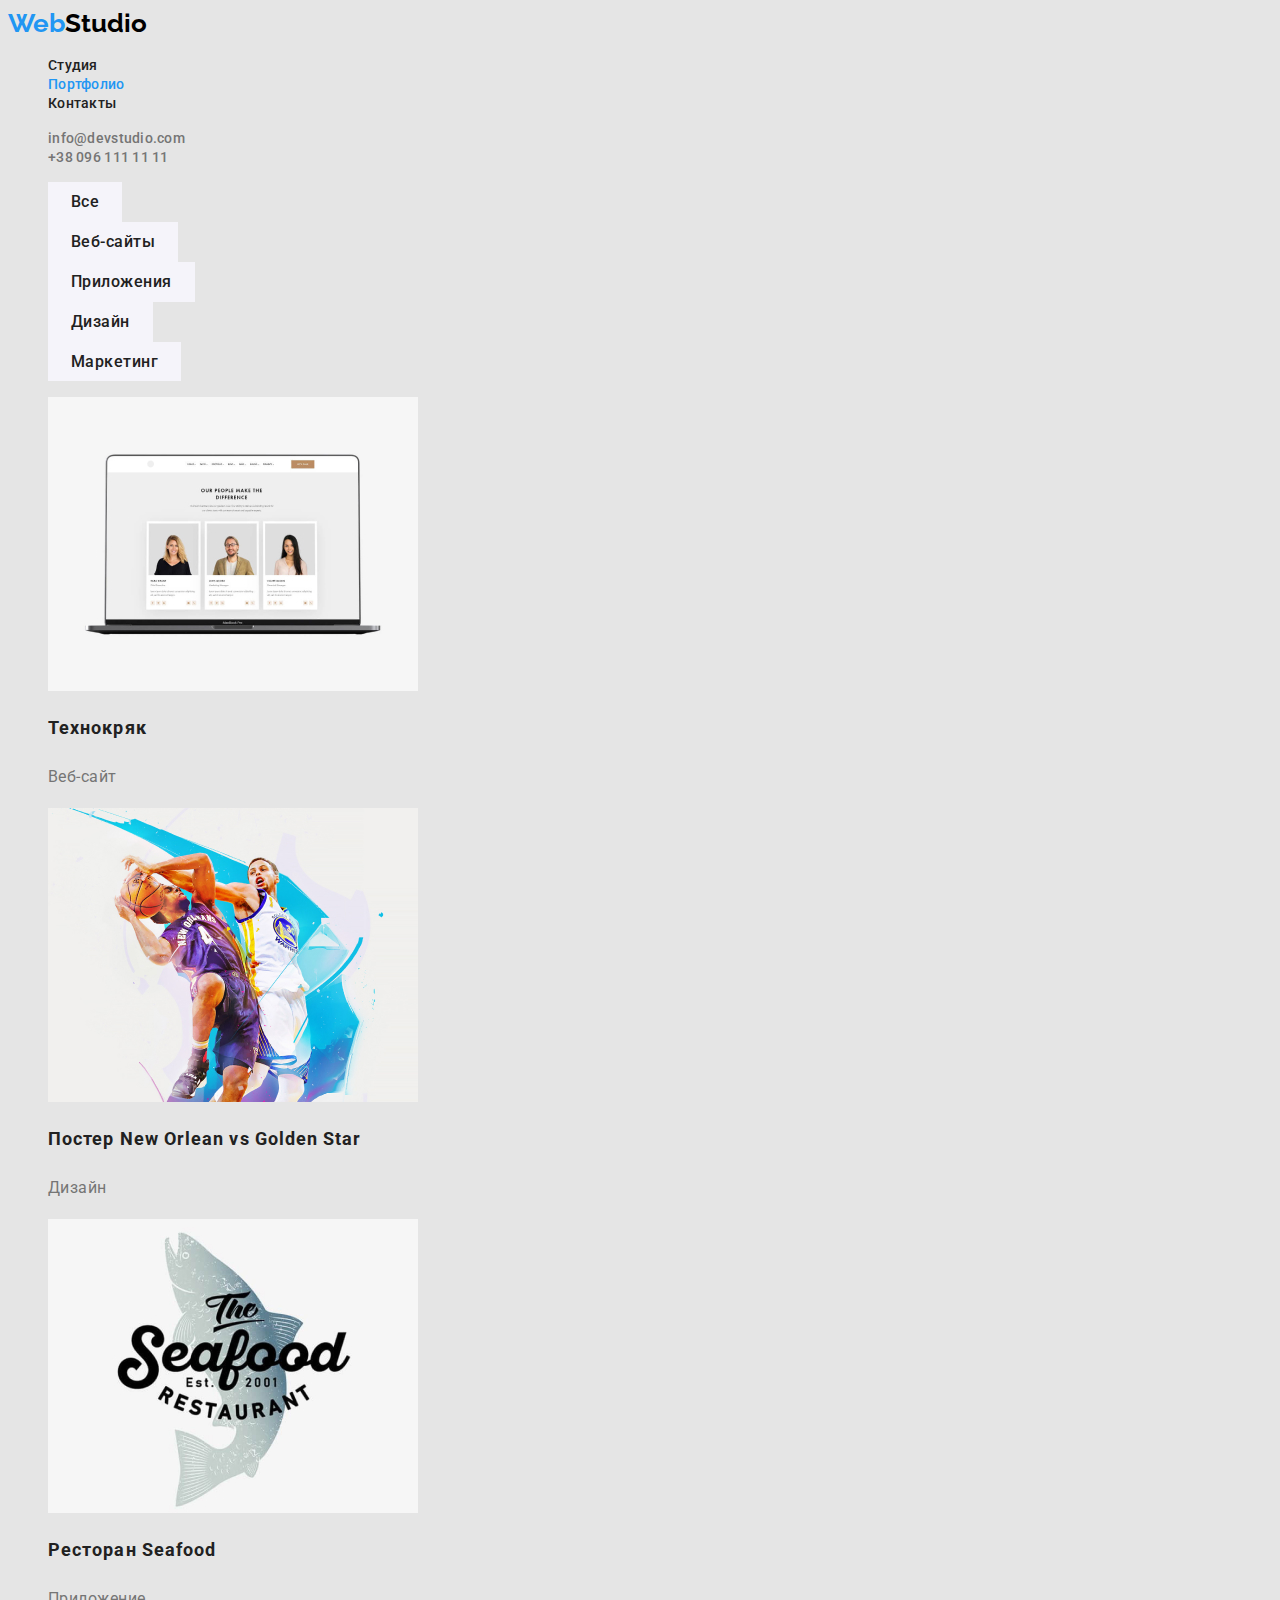
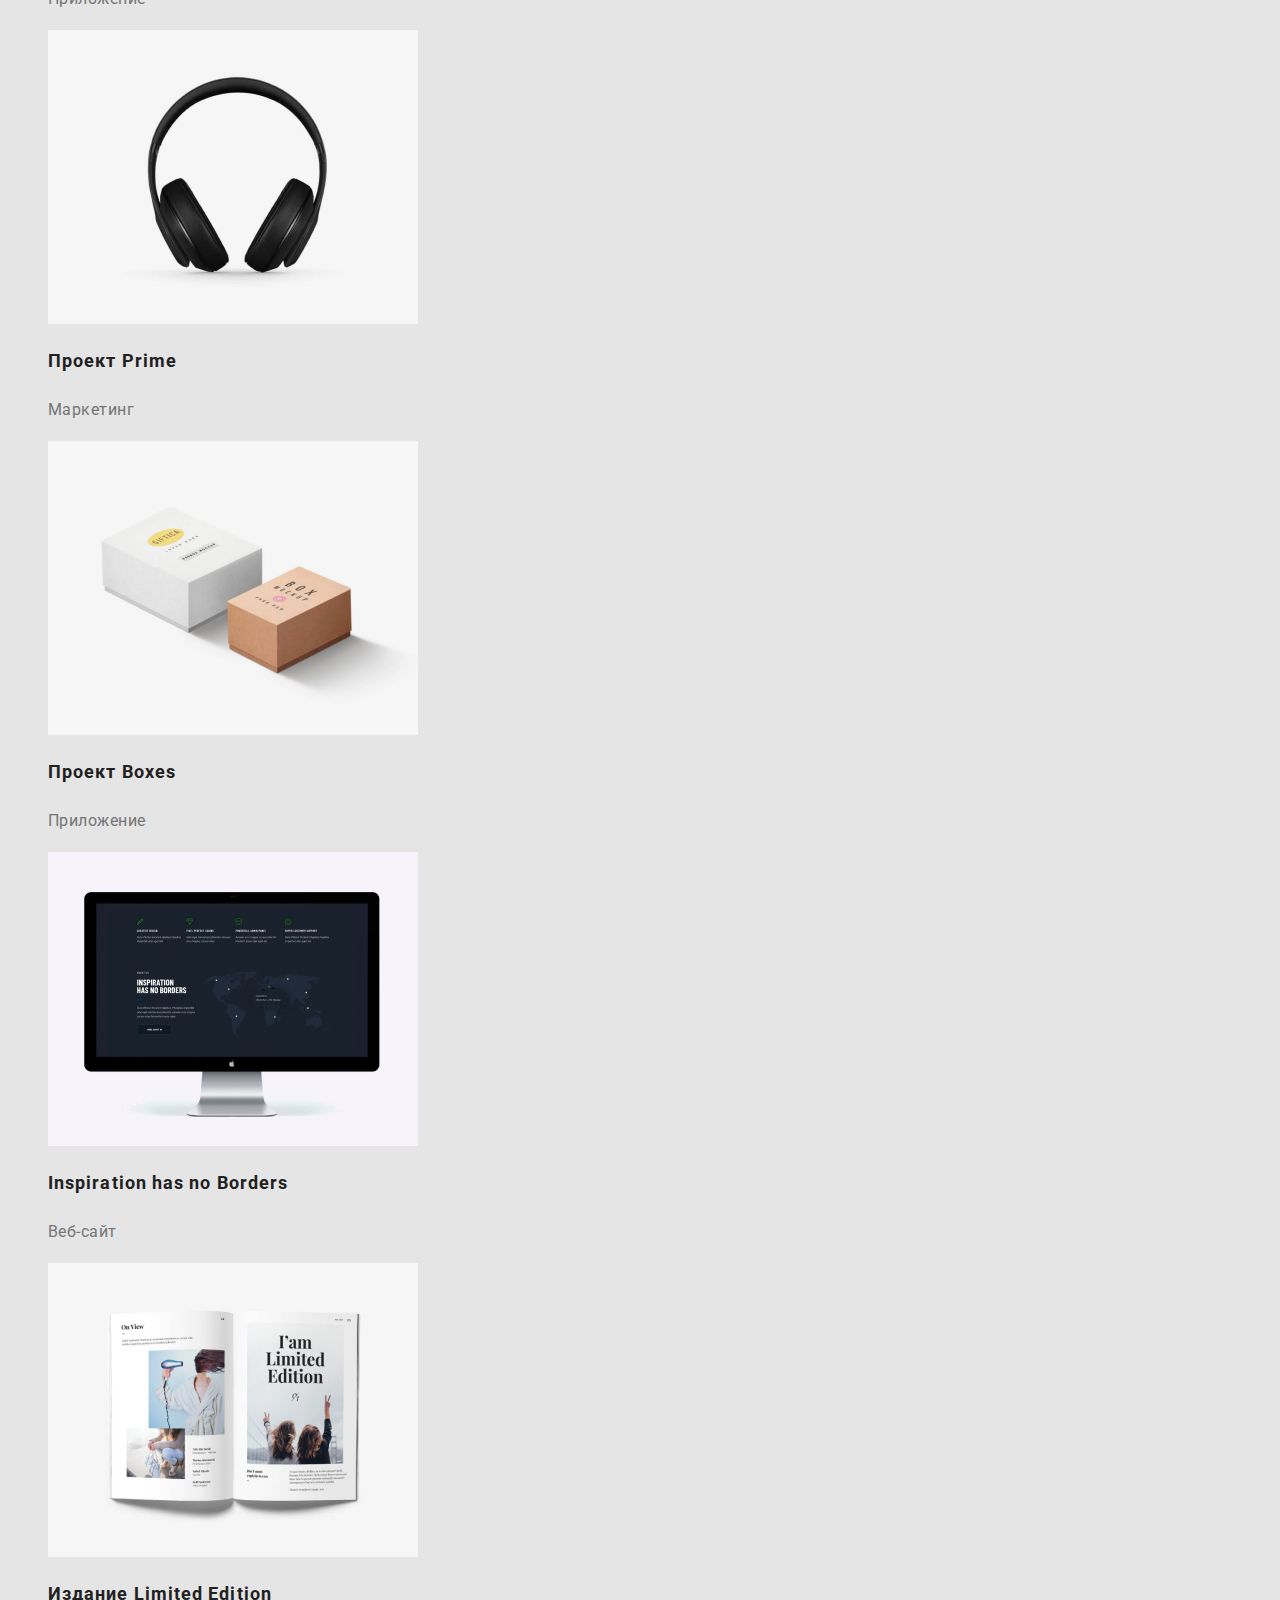
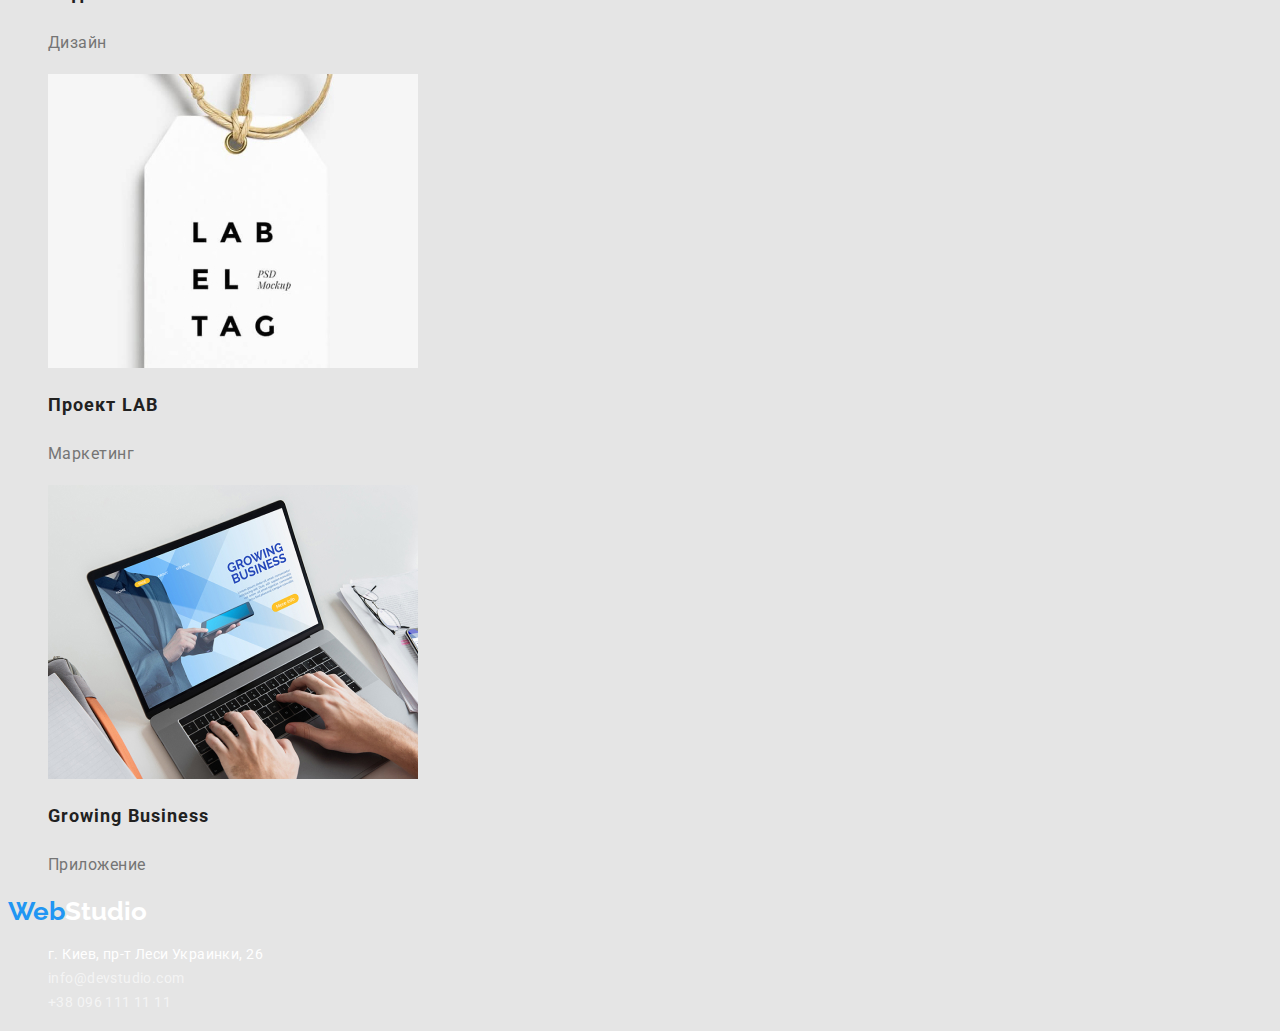
==== portfolio.html @ fda400ed "Поправил Кнопки" ====
<!DOCTYPE html>
<html lang="ru">

<head>
    <meta charset="UTF-8">
    <meta http-equiv="X-UA-Compatible" content="IE=edge">
    <meta name="viewport" content="width=device-width, initial-scale=1.0">
    <title>WebStudio</title>
    <link rel="stylesheet" href="https://cdnjs.cloudflare.com/ajax/libs/modern-normalize/1.0.0/modern-normalize.min.css"
        integrity="sha512-ISS7cAi1PEhQ8jnbJpJZMd29NlhNj4AWYyLOSp2CE/CsHxTCu+r+t0D2yoJudVrd0/8fTVPUVDzY5Tvli75u/g=="
        crossorigin="anonymous" />
    <link rel="preconnect" href="https://fonts.gstatic.com">
    <link
        href="https://fonts.googleapis.com/css2?family=Raleway:wght@700&family=Roboto:wght@400;500;700;900&display=swap"
        rel="stylesheet">
        <link rel="stylesheet" href="./css/styles.css">
</head>

<body>
    <header class="header">
        <nav class="navigation">
            <a class="link logo" href="./index.html" lang="en">
                Web<Span class="logo-studio-header">Studio</Span>
            </a>
            <ul class="navigation-list list">
                <li class="navigation-item"><a class="navigation-link link" href="./index.html">Студия</a></li>
                <li class="navigation-item"><a class="navigation-link link current" href="./portfolio.html">Портфолио</a></li>
                <li class="navigation-item"><a class="navigation-link link" href="">Контакты</a></li>
            </ul>
        </nav>
        <ul class="kontakt-list list">
            <li class="kontakt-item"><a class="kontakt-link link"
                    href="mailto:info@devstudio.com">info@devstudio.com</a></li>
            <li class="kontakt-item"><a class="kontakt-link link" href="tel:+380961111111">+38 096 111 11 11</a></li>
        </ul>
    </header>

    <main>
        <!-- <h1>Наши работы</h1> -->
        
        <ul class="list">
           <li><button class="botton-nav-portfolio" type="button">Все</button></li>
           <li><button class="botton-nav-portfolio" type="button">Веб-сайты</button></li>
           <li><button class="botton-nav-portfolio" type="button">Приложения</button></li>
           <li><button class="botton-nav-portfolio" type="button">Дизайн</button></li>
           <li><button class="botton-nav-portfolio" type="button">Маркетинг</button></li>
       </ul>
       <ul class="list">
           <li>
               <a class="link" href="">
               <img src="./images/portfolio/img1.jpg" width="370" height="294" alt="Ноутбук с открытым сайтом">
               <h2 class="title-project">Технокряк</h2>
               <p class="text-project-direction">Веб-сайт</p>
               </a>    
           </li>
           <li>
            <a class="link" href="">
                <img src="./images/portfolio/img2.jpg" width="370" height="294" alt="Игроки в баскетбол">
                <h2 class="title-project">Постер New Orlean vs Golden Star</h2>
                <p class="text-project-direction">Дизайн</p>
            </a>
           </li>
           <li>
            <a class="link" href="">
                <img src="./images/portfolio/img3.jpg" width="370" height="294" alt="Ресторан Seafood">
                <h2 class="title-project">Ресторан Seafood</h2>
                <p class="text-project-direction">Приложение</p>
            </a>
           </li>
           <li>
            <a class="link" href="">
            <img src="./images/portfolio/img4.jpg" width="370" height="294" alt="Наушники">
            <h2 class="title-project">Проект Prime</h2>
            <p class="text-project-direction">Маркетинг</p>
            </a>  
            </li>
           <li>
            <a class="link" href="">
                <img src="./images/portfolio/img5.jpg" width="370" height="294" alt="Две коробки">
                <h2 class="title-project">Проект Boxes</h2>
                <p class="text-project-direction">Приложение</p>
            </a>
           </li>
           <li>
            <a class="link" href="">
                <img src="./images/portfolio/img6.jpg" width="370" height="294" alt="Монитор">
                <h2 class="title-project">Inspiration has no Borders</h2>
                <p class="text-project-direction">Веб-сайт</p>
            </a>
           </li>
           <li>
            <a class="link" href="">
                <img src="./images/portfolio/img7.jpg" width="370" height="294" alt="Раскрытая книга">
                <h2 class="title-project">Издание Limited Edition</h2>
                <p class="text-project-direction">Дизайн</p>
            </a>
           </li>
           <li>
            <a class="link" href="">
                <img src="./images/portfolio/img8.jpg" width="370" height="294" alt="Проект LAB">
                <h2 class="title-project">Проект LAB</h2>
                <p class="text-project-direction">Маркетинг</p>
            </a>
           </li>
           <li>
            <a class="link" href="">
                <img src="./images/portfolio/img9.jpg" width="370" height="294" alt="Ноутбук">
                <h2 class="title-project">Growing Business</h2>
                <p class="text-project-direction">Приложение</p>
            </a>
           </li>
       </ul>  
    </main>

<footer class="footer">
    <a class="link logo" href="./index.html" lang="en">
        Web<Span class="logo-studio-footer">Studio</Span>
    </a>
    <address class="address-footer">
        <ul class="address-footer-list list">
            <li>
                <a class="address-00-footer-link link address" href="https://goo.gl/maps/NJ4G51h6QYZntXqV7"
                    target="_blank" rel="noopen noreferrer"> г. Киев, пр-т Леси Украинки,
                    26</a>
            </li>
            <li><a class="address-footer-link link address" href="mailto:info@devstudio.com">info@devstudio.com</a></li>
            <li><a class="address-footer-link link address" href="tel:+380961111111">+38 096 111 11 11</a></li>
        </ul>
    </address>
</footer>
</body>

</html>
---- css/styles.css ----
/* Переменные */
:root {
  --main-fond: Roboto, sans-serif;
  --secondari-font: Raleway, sans-serif;
  --accent-color: #2196f3;
  --background-color: #e5e5e5;
  --text-color: #757575;
  --title-color: #212121;
  --color1: #ffffff;
  --color2: #000000;
  --adress-color: rgba(255, 255, 255, 0.6);
  --botton-background-color: #f5f4fa;
  --botton-accent-color: #188ce8;
}
/* Конец Переменные */
/* Глобальный  border-box*/
*,
*::before,
*::after {
  box-sizing: border-box;
}
/* Конец лобальный  border-box*/

/* Базовый сброс */
.link {
  text-decoration: none;
}
.list {
  list-style: none;
}
.address {
  font-style: normal;
}
/* Конец базовый сброс */

body {
  font-family: var(--main-fond);
  background-color: var(--background-color);
}

/* header */
/* Логотип */
.logo {
  font-family: var(--secondari-font);
  font-weight: 700;
  font-size: 26px;
  line-height: 1.19;
  color: var(--accent-color);
}
.logo-studio-header {
  color: var(--color2);
}
.logo-studio-footer {
  color: var(--color1);
}

/* Навигация */
.navigation-link {
  font-weight: 500;
  font-size: 14px;
  line-height: 1.14;
  letter-spacing: 0.02em;
  color: var(--title-color);
}

.navigation-list .link.current {
  color: var(--accent-color);
}

/* Телефон и mail */
.kontakt-link {
  font-weight: 500;
  font-size: 14px;
  line-height: 1.14;
  letter-spacing: 0.02em;
  color: var(--text-color);
}

.navigation-link:hover,
.navigation-link:focus,
.kontakt-link:hover,
.kontakt-link:focus {
  color: var(--accent-color);
}
/* Конец header */

/* main index.html*/
.title-hero {
  font-weight: 900;
  font-size: 44px;
  line-height: 1.36;
  text-align: center;
  letter-spacing: 0.06em;
  text-transform: uppercase;
  color: var(--color1);
}

.title-feature {
  font-weight: 700;
  font-size: 14px;
  line-height: 1.14;
  letter-spacing: 0.03em;
  text-transform: uppercase;
  color: var(--title-color);
}

.text-feature {
  font-size: 14px;
  line-height: 1.71;
  letter-spacing: 0.03em;
  color: var(--text-color);
}

.title-employment,
.title-team {
  font-weight: 700;
  font-size: 36px;
  line-height: 1.17;
  text-align: center;
  letter-spacing: 0.03em;
  color: var(--title-color);
}
.title-workman {
  font-weight: 500;
  font-size: 16px;
  line-height: 1.19;
  text-align: center;
  letter-spacing: 0.03em;
  color: var(--title-color);
}

.text-workman {
  font-size: 16px;
  line-height: 1.19;
  text-align: center;
  letter-spacing: 0.03em;
  color: var(--text-color);
}

/* Кнопка */
.button {
  cursor: pointer;
  background-color: var(--accent-color);
  color: var(--color1);
  font-family: inherit;
  font-weight: 700;
  font-size: 16px;
  line-height: 1.87;
  display: flex;
  align-items: center;
  text-align: center;
  letter-spacing: 0.06em;

  min-width: 200px;
  min-height: 50px;
  padding: 10px 32px;
  border: 1px solid transparent;

  box-shadow: 0px 4px 4px rgba(0, 0, 0, 0.15);
  border-radius: 4px;
}

.button:hover,
.button:focus {
  background-color: var(--botton-accent-color);
}
/*Конец main index.html*/

/* footer */
.address-footer-link {
  font-size: 14px;
  line-height: 1.71;
  letter-spacing: 0.03em;
  color: var(--adress-color);
}

.address-00-footer-link {
  font-size: 14px;
  line-height: 1.71;
  letter-spacing: 0.03em;
  color: var(--color1);
}

.address-footer-link:hover,
.address-footer-link:focus,
.address-00-footer-link:hover,
.address-00-footer-link:focus {
  color: var(--accent-color);
}
/* Конец footer */

/* main portfolio.html*/
.title-project {
  font-weight: 700;
  font-size: 18px;
  line-height: 2;
  letter-spacing: 0.06em;
  color: var(--title-color);
}

.text-project-direction {
  font-size: 16px;
  line-height: 1.875;
  letter-spacing: 0.03em;
  color: var(--text-color);
}
/* Кнопки portfolio*/
.botton-nav-portfolio {
  cursor: pointer;
  background-color: var(--botton-background-color);
  font-family: inherit;
  font-weight: 500;
  font-size: 16px;
  line-height: 1.62;
  text-align: center;
  letter-spacing: 0.03em;
  color: var(--title-color);

  padding: 6px 22px;
  border: 1px solid transparent;
}

.botton-nav-portfolio:hover,
.botton-nav-portfolio:focus {
  background-color: var(--accent-color);
  color: var(--color1);
  box-shadow: 0px 3px 1px rgba(0, 0, 0, 0.1), 0px 1px 2px rgba(0, 0, 0, 0.08),
    0px 2px 2px rgba(0, 0, 0, 0.12);
  border-radius: 4px;
}
/*Конец main portfolio.html*/
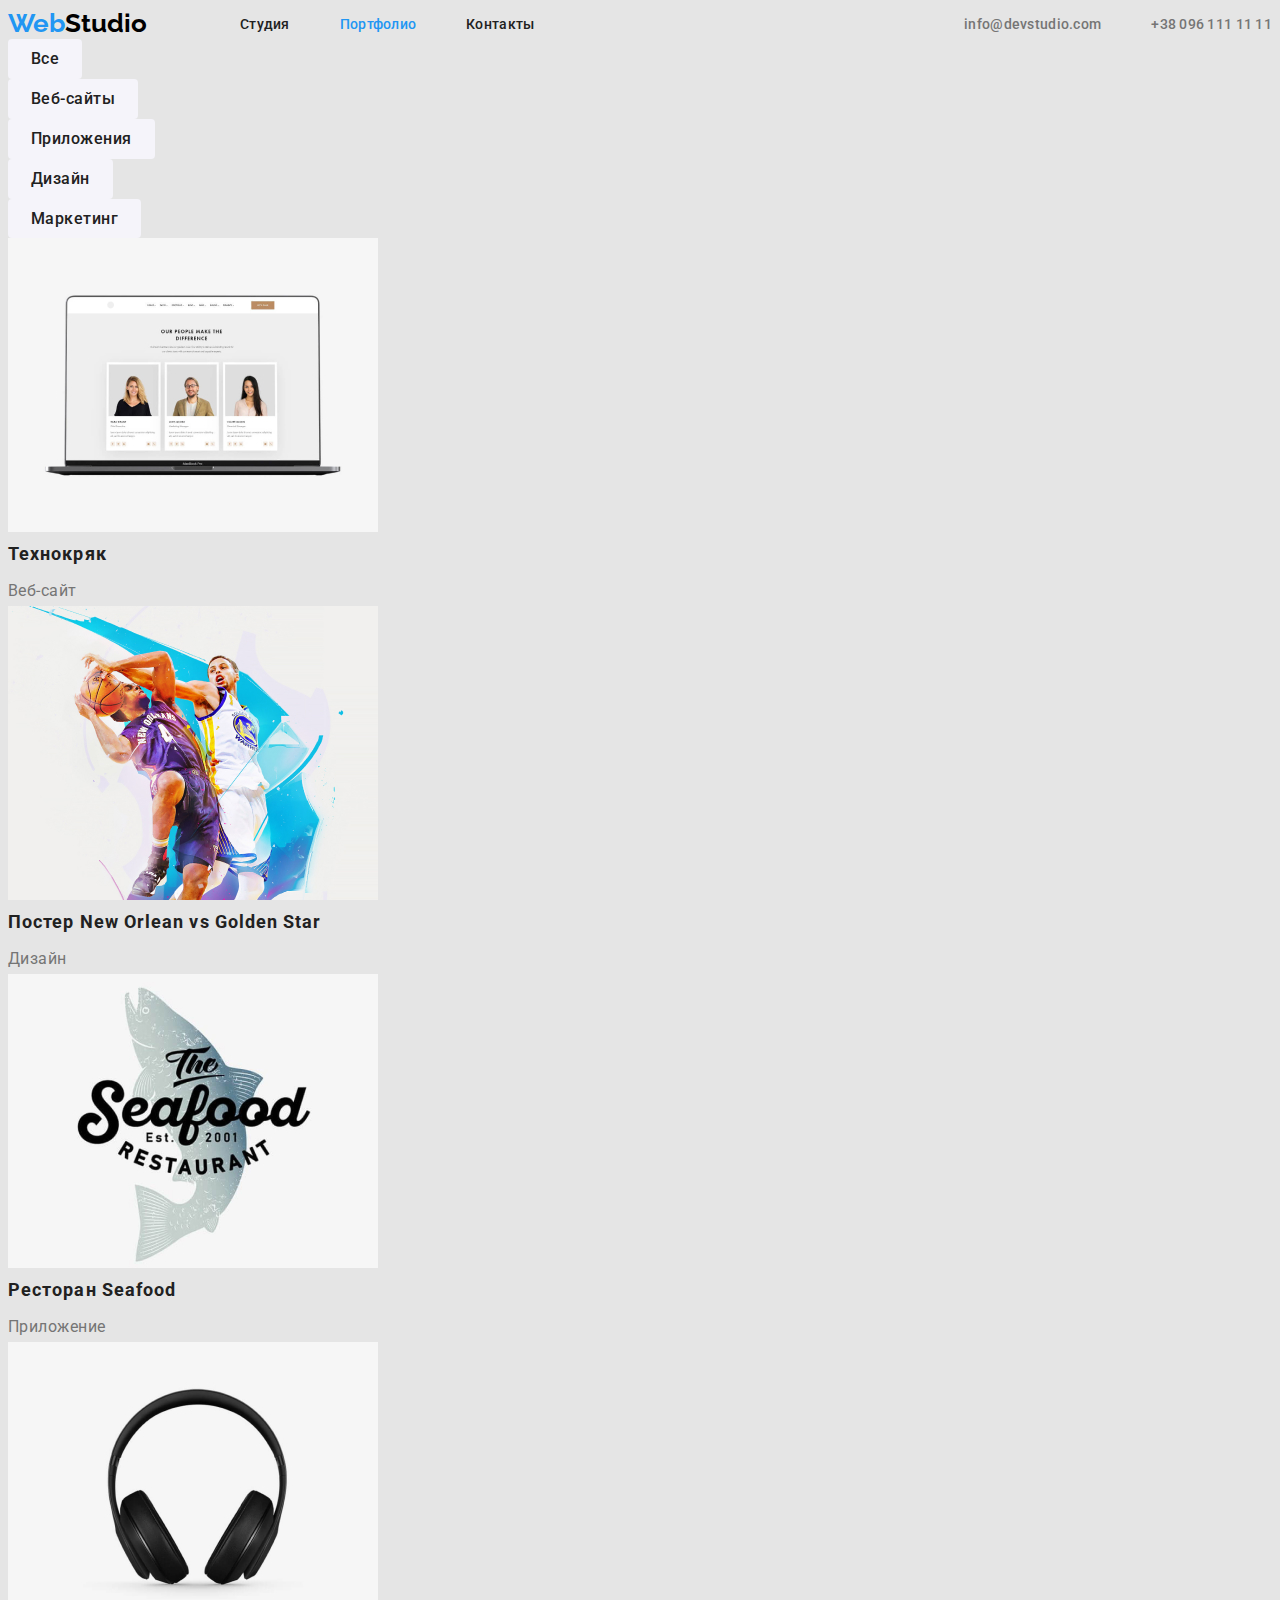
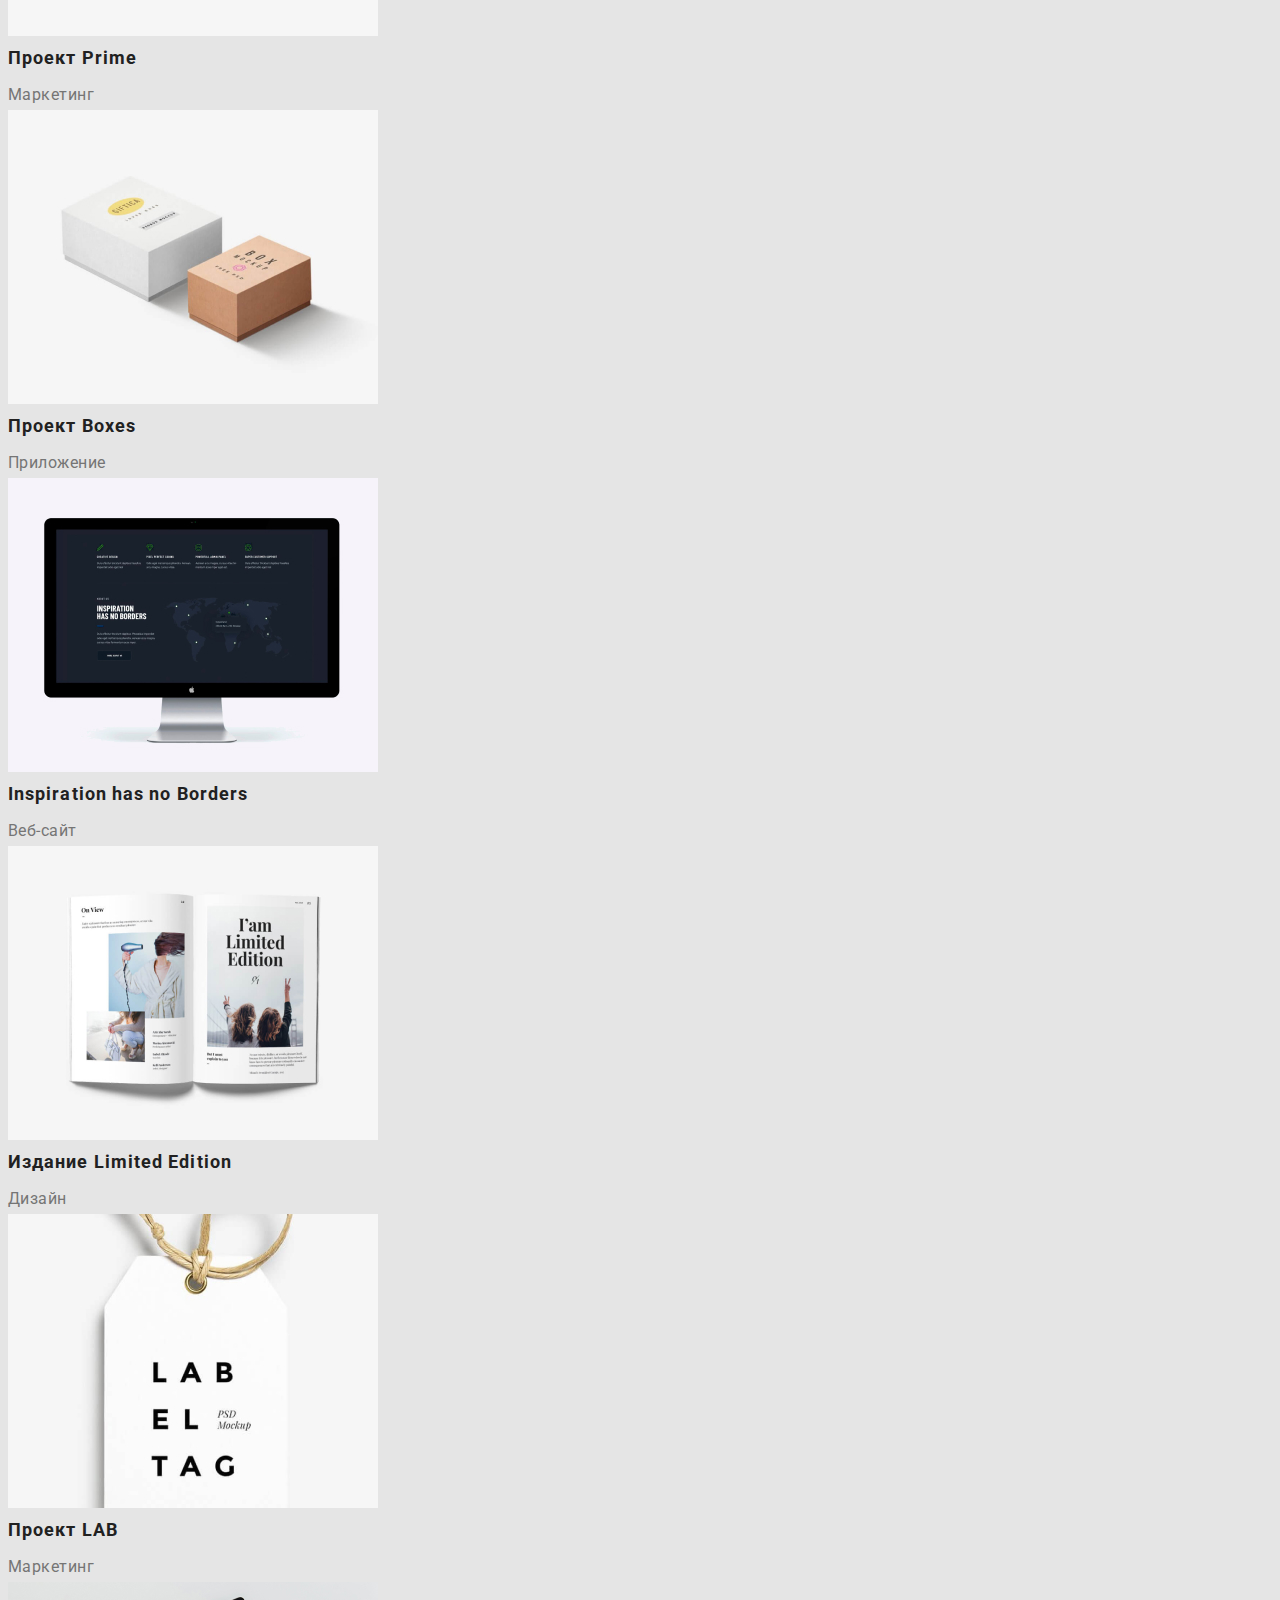
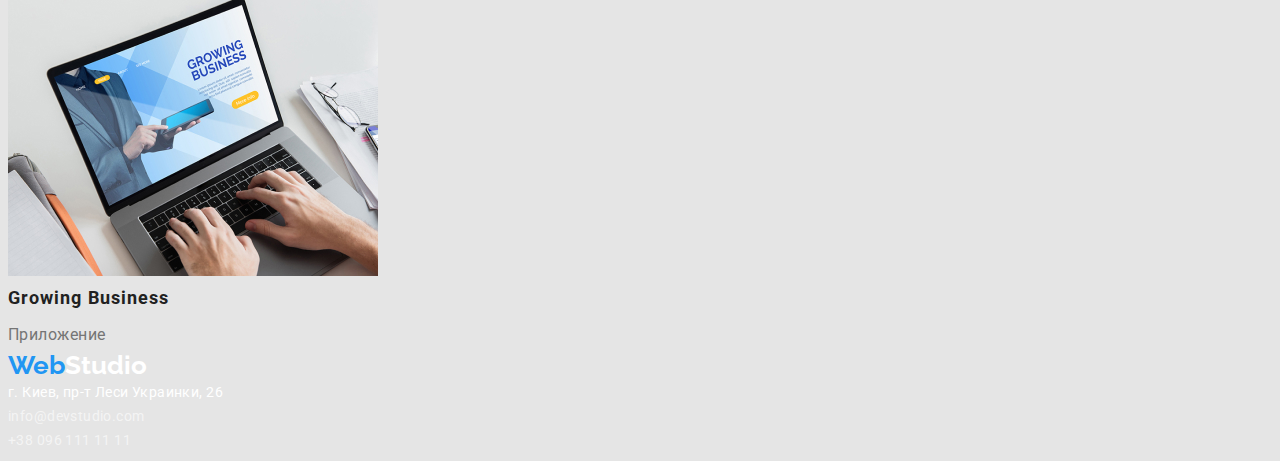
==== commit 1fad010b: "Сделал хедер через flexbox" ====
--- a/portfolio.html
+++ b/portfolio.html
@@ -18,6 +18,7 @@
 
 <body>
     <header class="header">
+        <div class="container-header">
         <nav class="navigation">
             <a class="link logo" href="./index.html" lang="en">
                 Web<Span class="logo-studio-header">Studio</Span>
@@ -33,6 +34,7 @@
                     href="mailto:info@devstudio.com">info@devstudio.com</a></li>
             <li class="kontakt-item"><a class="kontakt-link link" href="tel:+380961111111">+38 096 111 11 11</a></li>
         </ul>
+        </div>
     </header>
 
     <main>
--- a/css/styles.css
+++ b/css/styles.css
@@ -26,6 +26,8 @@
   text-decoration: none;
 }
 .list {
+  padding: 0px;
+  margin: 0px;
   list-style: none;
 }
 .address {
@@ -82,10 +84,36 @@
 .kontakt-link:focus {
   color: var(--accent-color);
 }
+
+.navigation-list {
+  display: flex;
+  margin-left: 93px;
+}
+.navigation-item + .navigation-item {
+  margin-left: 50px;
+}
+.kontakt-list {
+  display: flex;
+}
+.kontakt-item + .kontakt-item {
+  margin-left: 50px;
+}
+.container-header {
+  display: flex;
+  align-items: center;
+}
+.navigation {
+  display: flex;
+  align-items: center;
+  margin-right: auto;
+}
 /* Конец header */
 
 /* main index.html*/
 .title-hero {
+  margin-top: 0px;
+  margin-bottom: 30px;
+
   font-weight: 900;
   font-size: 44px;
   line-height: 1.36;
@@ -96,6 +124,9 @@
 }
 
 .title-feature {
+  margin-top: 0px;
+  margin-bottom: 10;
+
   font-weight: 700;
   font-size: 14px;
   line-height: 1.14;
@@ -105,14 +136,27 @@
 }
 
 .text-feature {
+  margin-top: 0px;
+  margin-bottom: 0px;
+
   font-size: 14px;
   line-height: 1.71;
   letter-spacing: 0.03em;
   color: var(--text-color);
+}
+.properties-item {
+  width: 270px;
+}
+.list-properties {
+  display: flex;
+  justify-content: center;
 }
 
 .title-employment,
 .title-team {
+  margin-top: 0px;
+  margin-bottom: 50px;
+
   font-weight: 700;
   font-size: 36px;
   line-height: 1.17;
@@ -121,6 +165,9 @@
   color: var(--title-color);
 }
 .title-workman {
+  margin-top: 0px;
+  margin-bottom: 10px;
+
   font-weight: 500;
   font-size: 16px;
   line-height: 1.19;
@@ -130,6 +177,9 @@
 }
 
 .text-workman {
+  margin-top: 0px;
+  margin-bottom: 0px;
+
   font-size: 16px;
   line-height: 1.19;
   text-align: center;
@@ -155,6 +205,8 @@
   min-height: 50px;
   padding: 10px 32px;
   border: 1px solid transparent;
+  margin-left: auto;
+  margin-right: auto;
 
   box-shadow: 0px 4px 4px rgba(0, 0, 0, 0.15);
   border-radius: 4px;
@@ -191,6 +243,9 @@
 
 /* main portfolio.html*/
 .title-project {
+  margin-top: 0px;
+  margin-bottom: 4px;
+
   font-weight: 700;
   font-size: 18px;
   line-height: 2;
@@ -199,6 +254,8 @@
 }
 
 .text-project-direction {
+  margin-top: 0px;
+  margin-bottom: 0px;
   font-size: 16px;
   line-height: 1.875;
   letter-spacing: 0.03em;
@@ -215,6 +272,7 @@
   text-align: center;
   letter-spacing: 0.03em;
   color: var(--title-color);
+  border-radius: 4px;
 
   padding: 6px 22px;
   border: 1px solid transparent;
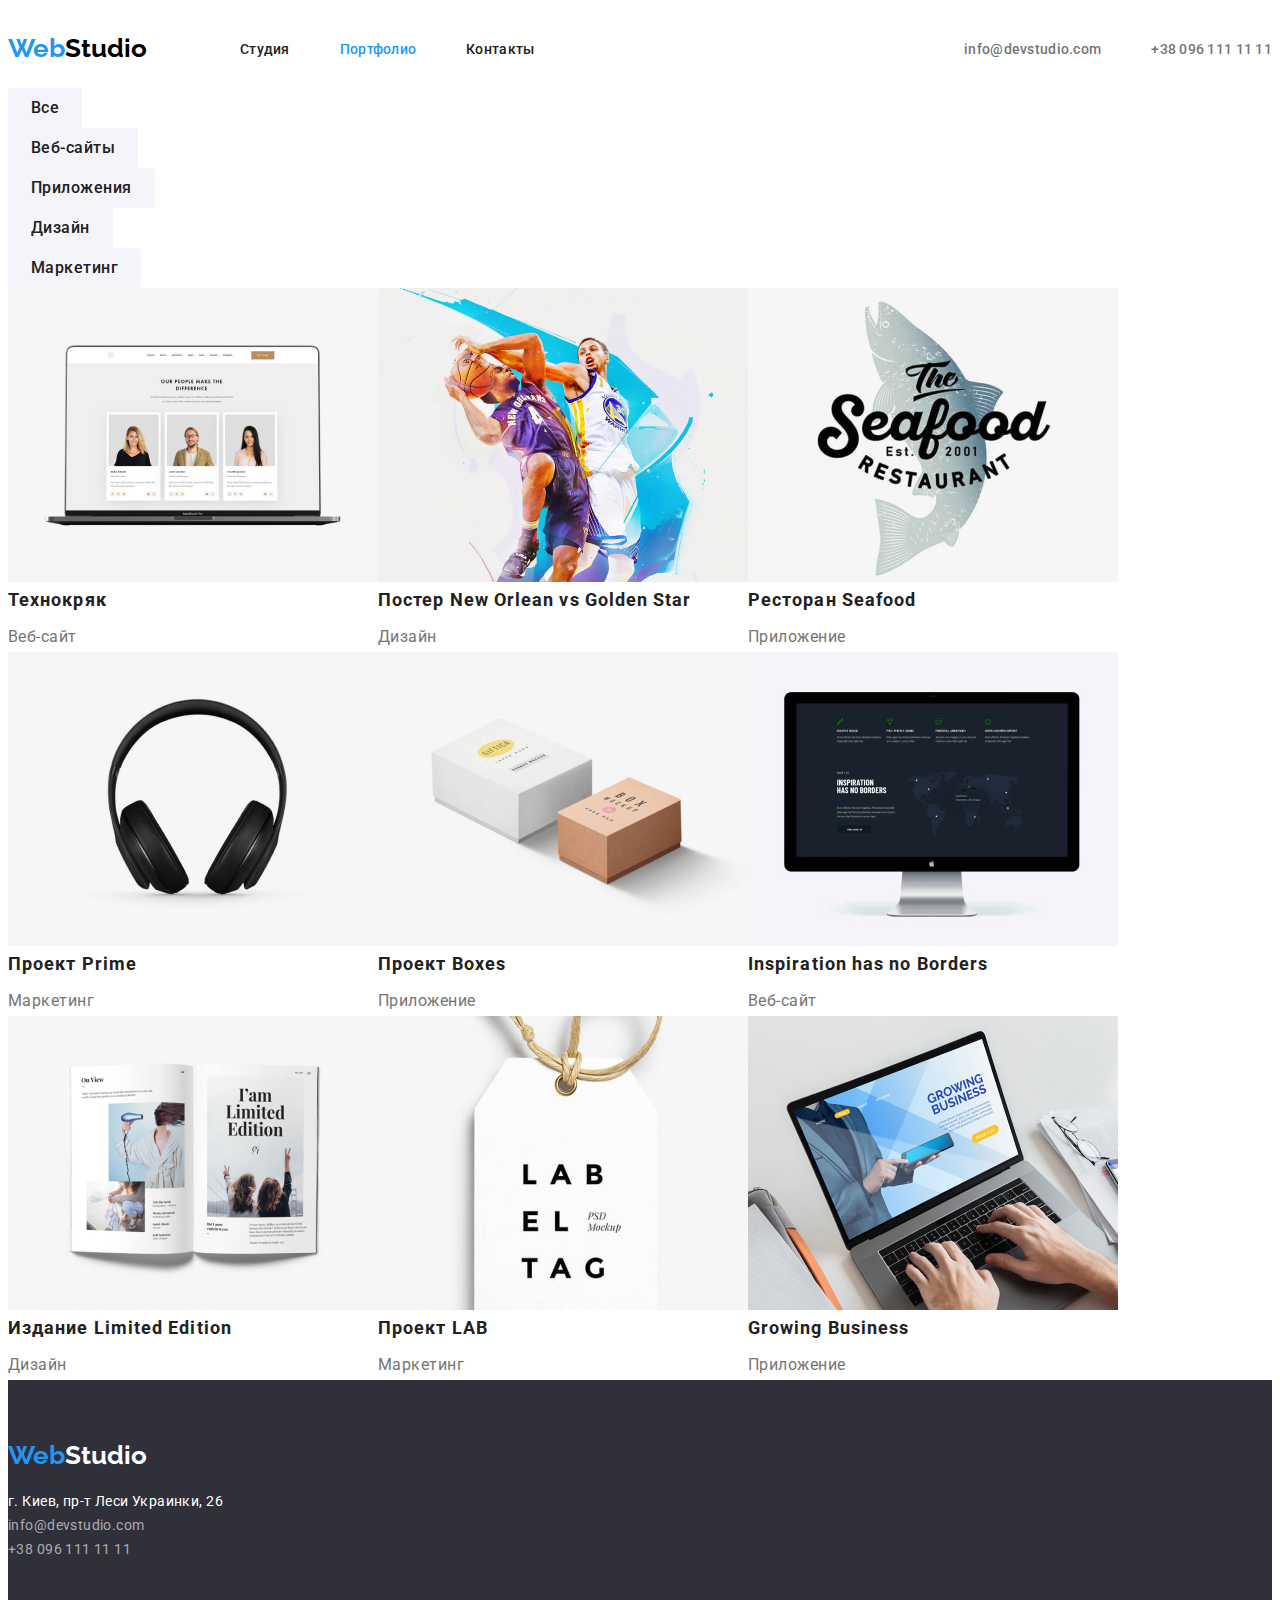
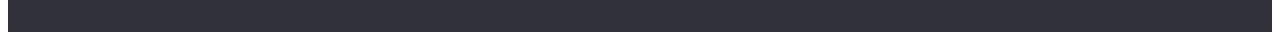
==== commit 9586ca92: "Правки после вебинара" ====
--- a/portfolio.html
+++ b/portfolio.html
@@ -47,64 +47,64 @@
            <li><button class="botton-nav-portfolio" type="button">Дизайн</button></li>
            <li><button class="botton-nav-portfolio" type="button">Маркетинг</button></li>
        </ul>
-       <ul class="list">
-           <li>
+       <ul class="list-project-direction list">
+           <li class="project-direction-item">
                <a class="link" href="">
                <img src="./images/portfolio/img1.jpg" width="370" height="294" alt="Ноутбук с открытым сайтом">
                <h2 class="title-project">Технокряк</h2>
                <p class="text-project-direction">Веб-сайт</p>
                </a>    
            </li>
-           <li>
+           <li class="project-direction-item">
             <a class="link" href="">
                 <img src="./images/portfolio/img2.jpg" width="370" height="294" alt="Игроки в баскетбол">
                 <h2 class="title-project">Постер New Orlean vs Golden Star</h2>
                 <p class="text-project-direction">Дизайн</p>
             </a>
            </li>
-           <li>
+           <li class="project-direction-item">
             <a class="link" href="">
                 <img src="./images/portfolio/img3.jpg" width="370" height="294" alt="Ресторан Seafood">
                 <h2 class="title-project">Ресторан Seafood</h2>
                 <p class="text-project-direction">Приложение</p>
             </a>
            </li>
-           <li>
+           <li class="project-direction-item">
             <a class="link" href="">
             <img src="./images/portfolio/img4.jpg" width="370" height="294" alt="Наушники">
             <h2 class="title-project">Проект Prime</h2>
             <p class="text-project-direction">Маркетинг</p>
             </a>  
             </li>
-           <li>
+           <li class="project-direction-item">
             <a class="link" href="">
                 <img src="./images/portfolio/img5.jpg" width="370" height="294" alt="Две коробки">
                 <h2 class="title-project">Проект Boxes</h2>
                 <p class="text-project-direction">Приложение</p>
             </a>
            </li>
-           <li>
+           <li class="project-direction-item">
             <a class="link" href="">
                 <img src="./images/portfolio/img6.jpg" width="370" height="294" alt="Монитор">
                 <h2 class="title-project">Inspiration has no Borders</h2>
                 <p class="text-project-direction">Веб-сайт</p>
             </a>
            </li>
-           <li>
+           <li class="project-direction-item">
             <a class="link" href="">
                 <img src="./images/portfolio/img7.jpg" width="370" height="294" alt="Раскрытая книга">
                 <h2 class="title-project">Издание Limited Edition</h2>
                 <p class="text-project-direction">Дизайн</p>
             </a>
            </li>
-           <li>
+           <li class="project-direction-item">
             <a class="link" href="">
                 <img src="./images/portfolio/img8.jpg" width="370" height="294" alt="Проект LAB">
                 <h2 class="title-project">Проект LAB</h2>
                 <p class="text-project-direction">Маркетинг</p>
             </a>
            </li>
-           <li>
+           <li class="project-direction-item">
             <a class="link" href="">
                 <img src="./images/portfolio/img9.jpg" width="370" height="294" alt="Ноутбук">
                 <h2 class="title-project">Growing Business</h2>
--- a/css/styles.css
+++ b/css/styles.css
@@ -33,15 +33,27 @@
 .address {
   font-style: normal;
 }
+img {
+  display: block;
+}
 /* Конец базовый сброс */
 
 body {
   font-family: var(--main-fond);
-  background-color: var(--background-color);
+  background-color: var(--color1);
+}
+
+.container {
+  width: 1200px;
+  margin: 0 auto;
+  padding: 0 15px;
 }
 
 /* header */
 /* Логотип */
+/* .header {
+  background-color: var(--color1);
+} */
 .logo {
   font-family: var(--secondari-font);
   font-weight: 700;
@@ -98,8 +110,10 @@
 .kontakt-item + .kontakt-item {
   margin-left: 50px;
 }
+
 .container-header {
   display: flex;
+  height: 80px;
   align-items: center;
 }
 .navigation {
@@ -110,9 +124,15 @@
 /* Конец header */
 
 /* main index.html*/
+.section-hero {
+  background-color: #2f303a;
+  height: 600px;
+}
+
 .title-hero {
   margin-top: 0px;
   margin-bottom: 30px;
+  padding-top: 200px;
 
   font-weight: 900;
   font-size: 44px;
@@ -136,6 +156,7 @@
 }
 
 .text-feature {
+  width: 270px;
   margin-top: 0px;
   margin-bottom: 0px;
 
@@ -144,14 +165,27 @@
   letter-spacing: 0.03em;
   color: var(--text-color);
 }
-.properties-item {
-  width: 270px;
+
+.properties-item + .properties-item {
+  margin-left: 20px;
 }
 .list-properties {
   display: flex;
   justify-content: center;
-}
-
+  padding-top: 94px;
+  padding-bottom: 94px;
+}
+.item-employment + .item-employment {
+  margin-left: 30px;
+}
+.container-employment {
+  padding-bottom: 94px;
+}
+
+.list-employment {
+  display: flex;
+  justify-content: center;
+}
 .title-employment,
 .title-team {
   margin-top: 0px;
@@ -164,6 +198,22 @@
   letter-spacing: 0.03em;
   color: var(--title-color);
 }
+
+.item-team + .item-team {
+  margin-left: 30px;
+}
+
+.list-team {
+  display: flex;
+  justify-content: center;
+}
+
+.section-team {
+  height: 648px;
+  padding-top: 94px;
+  padding-bottom: 94px;
+  background-color: var(--background-color);
+}
 .title-workman {
   margin-top: 0px;
   margin-bottom: 10px;
@@ -174,6 +224,10 @@
   text-align: center;
   letter-spacing: 0.03em;
   color: var(--title-color);
+}
+.img-workman {
+  margin-top: 0px;
+  margin-bottom: 30px;
 }
 
 .text-workman {
@@ -219,7 +273,17 @@
 /*Конец main index.html*/
 
 /* footer */
+.footer {
+  background-color: #2f303a;
+  height: 252px;
+  padding-top: 60px;
+}
+.address-footer-list {
+  margin-top: 20px;
+}
 .address-footer-link {
+  margin-top: 9px;
+
   font-size: 14px;
   line-height: 1.71;
   letter-spacing: 0.03em;
@@ -253,6 +317,12 @@
   color: var(--title-color);
 }
 
+.list-project-direction {
+  display: flex;
+  max-width: 1200px;
+  flex-wrap: wrap;
+  align-items: center;
+}
 .text-project-direction {
   margin-top: 0px;
   margin-bottom: 0px;
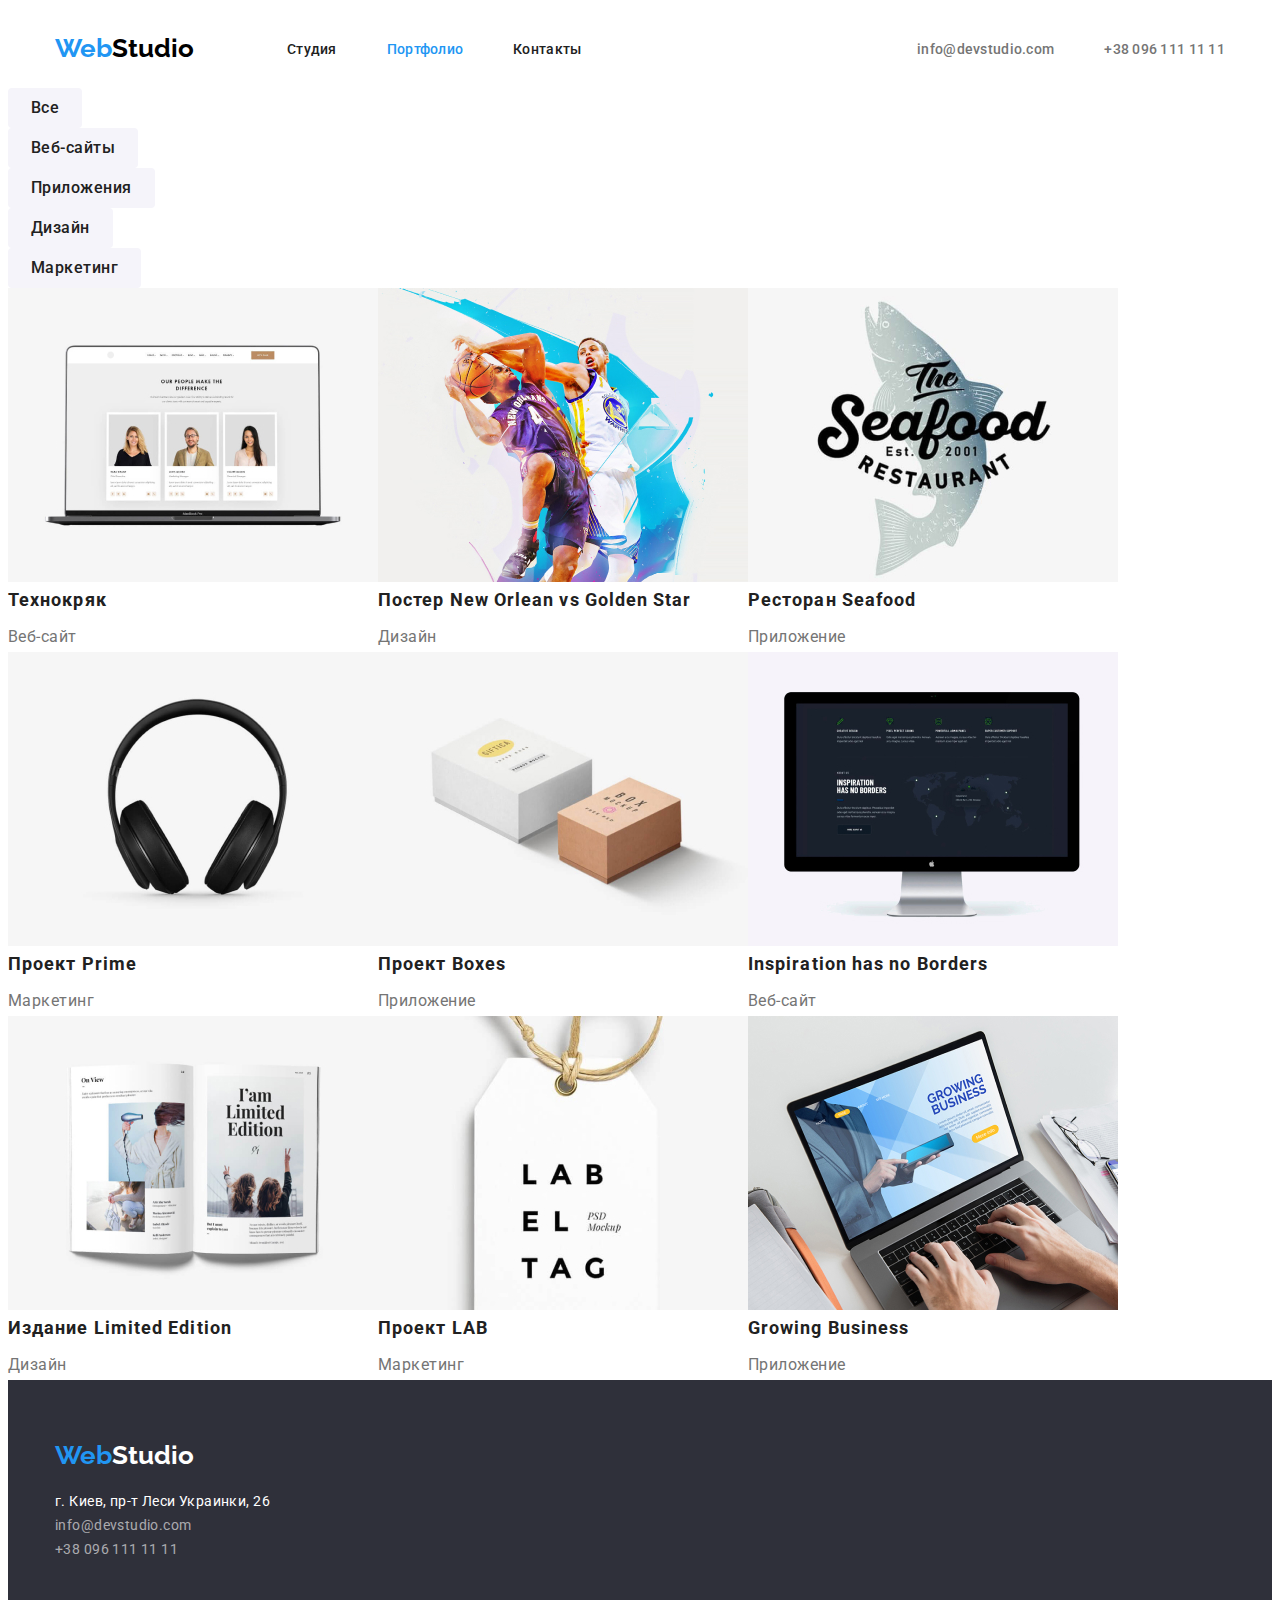
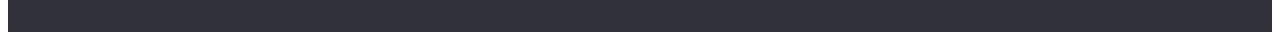
==== commit 261feb55: "Мелкие правки футер и хедер" ====
--- a/portfolio.html
+++ b/portfolio.html
@@ -18,22 +18,27 @@
 
 <body>
     <header class="header">
-        <div class="container-header">
-        <nav class="navigation">
-            <a class="link logo" href="./index.html" lang="en">
-                Web<Span class="logo-studio-header">Studio</Span>
-            </a>
-            <ul class="navigation-list list">
-                <li class="navigation-item"><a class="navigation-link link" href="./index.html">Студия</a></li>
-                <li class="navigation-item"><a class="navigation-link link current" href="./portfolio.html">Портфолио</a></li>
-                <li class="navigation-item"><a class="navigation-link link" href="">Контакты</a></li>
-            </ul>
-        </nav>
-        <ul class="kontakt-list list">
-            <li class="kontakt-item"><a class="kontakt-link link"
-                    href="mailto:info@devstudio.com">info@devstudio.com</a></li>
-            <li class="kontakt-item"><a class="kontakt-link link" href="tel:+380961111111">+38 096 111 11 11</a></li>
-        </ul>
+        <div class="container">
+            <div class="container-header">
+                <nav class="navigation">
+                    <a class="link logo" href="./index.html" lang="en">
+                        Web<Span class="logo-studio-header">Studio</Span>
+                    </a>
+                    <ul class="navigation-list list">
+                        <li class="navigation-item"><a class="navigation-link link" href="./index.html">Студия</a>
+                        </li>
+                        <li class="navigation-item"><a class="navigation-link link current" href="./portfolio.html">Портфолио</a>
+                        </li>
+                        <li class="navigation-item"><a class="navigation-link link" href="">Контакты</a></li>
+                    </ul>
+                </nav>
+                <ul class="kontakt-list list">
+                    <li class="kontakt-item"><a class="kontakt-link link"
+                            href="mailto:info@devstudio.com">info@devstudio.com</a></li>
+                    <li class="kontakt-item"><a class="kontakt-link link" href="tel:+380961111111">+38 096 111 11 11</a>
+                    </li>
+                </ul>
+            </div>
         </div>
     </header>
 
@@ -115,20 +120,23 @@
     </main>
 
 <footer class="footer">
-    <a class="link logo" href="./index.html" lang="en">
-        Web<Span class="logo-studio-footer">Studio</Span>
-    </a>
-    <address class="address-footer">
-        <ul class="address-footer-list list">
-            <li>
-                <a class="address-00-footer-link link address" href="https://goo.gl/maps/NJ4G51h6QYZntXqV7"
-                    target="_blank" rel="noopen noreferrer"> г. Киев, пр-т Леси Украинки,
-                    26</a>
-            </li>
-            <li><a class="address-footer-link link address" href="mailto:info@devstudio.com">info@devstudio.com</a></li>
-            <li><a class="address-footer-link link address" href="tel:+380961111111">+38 096 111 11 11</a></li>
-        </ul>
-    </address>
+    <div class="container">
+        <a class="link logo" href="./index.html" lang="en">
+            Web<Span class="logo-studio-footer">Studio</Span>
+        </a>
+        <address class="address-footer">
+            <ul class="address-footer-list list">
+                <li>
+                    <a class="address-00-footer-link link address" href="https://goo.gl/maps/NJ4G51h6QYZntXqV7"
+                        target="_blank" rel="noopen noreferrer"> г. Киев, пр-т Леси Украинки,
+                        26</a>
+                </li>
+                <li><a class="address-footer-link link address" href="mailto:info@devstudio.com">info@devstudio.com</a>
+                </li>
+                <li><a class="address-footer-link link address" href="tel:+380961111111">+38 096 111 11 11</a></li>
+            </ul>
+        </address>
+    </div>
 </footer>
 </body>
 
--- a/css/styles.css
+++ b/css/styles.css
@@ -101,13 +101,15 @@
   display: flex;
   margin-left: 93px;
 }
-.navigation-item + .navigation-item {
+
+.navigation-list .navigation-item:not(:first-child) {
   margin-left: 50px;
 }
+
 .kontakt-list {
   display: flex;
 }
-.kontakt-item + .kontakt-item {
+.kontakt-list .kontakt-item:not(:first-child) {
   margin-left: 50px;
 }
 
@@ -166,7 +168,7 @@
   color: var(--text-color);
 }
 
-.properties-item + .properties-item {
+.list-properties .properties-item:not(:first-child) {
   margin-left: 20px;
 }
 .list-properties {
@@ -175,7 +177,7 @@
   padding-top: 94px;
   padding-bottom: 94px;
 }
-.item-employment + .item-employment {
+.list-employment .item-employment:not(:first-child) {
   margin-left: 30px;
 }
 .container-employment {
@@ -199,7 +201,7 @@
   color: var(--title-color);
 }
 
-.item-team + .item-team {
+.list-team .item-team:not(:first-child) {
   margin-left: 30px;
 }
 
@@ -296,13 +298,13 @@
   letter-spacing: 0.03em;
   color: var(--color1);
 }
-
+/* 
 .address-footer-link:hover,
 .address-footer-link:focus,
 .address-00-footer-link:hover,
 .address-00-footer-link:focus {
   color: var(--accent-color);
-}
+} */
 /* Конец footer */
 
 /* main portfolio.html*/
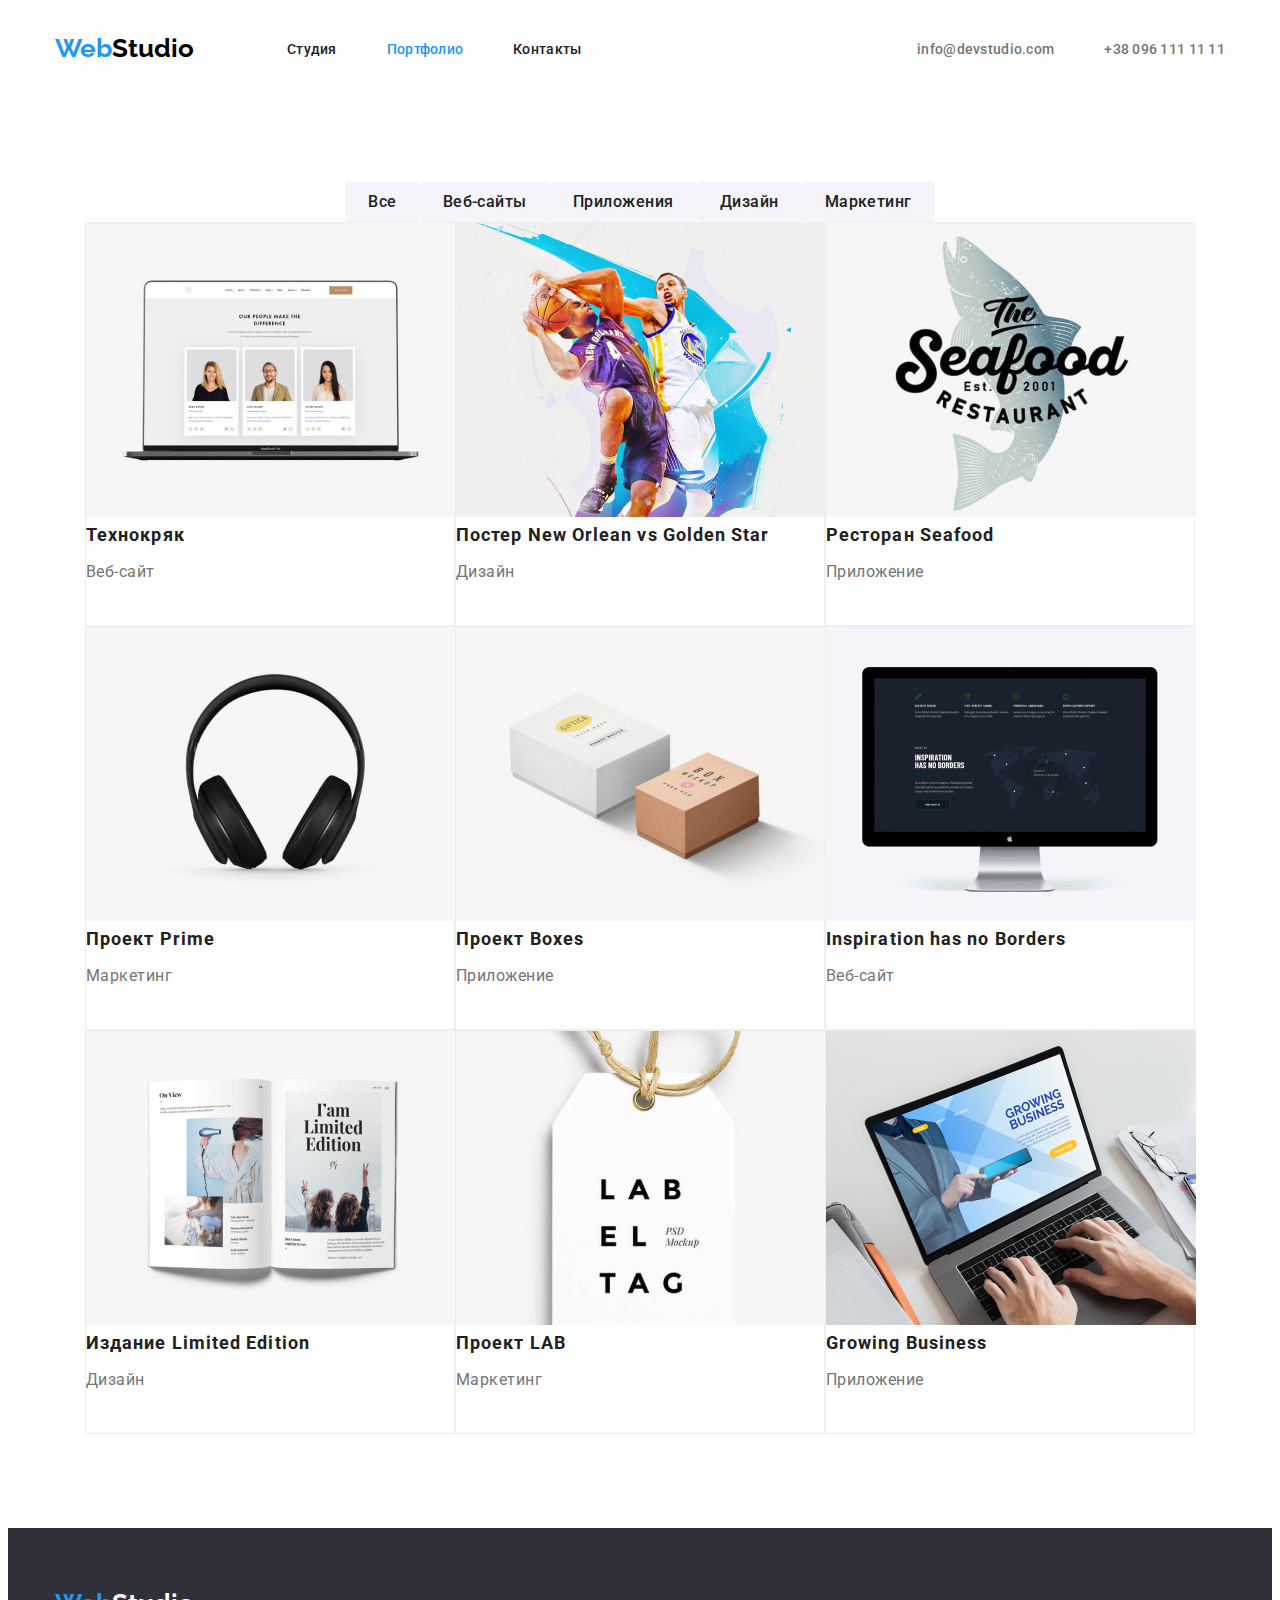
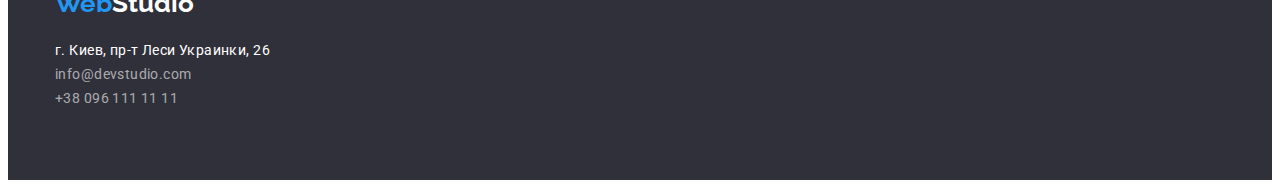
==== commit d55b16b5: "Начал делать портфолио" ====
--- a/portfolio.html
+++ b/portfolio.html
@@ -44,79 +44,100 @@
 
     <main>
         <!-- <h1>Наши работы</h1> -->
-        
-        <ul class="list">
+    <section class="portfolio">
+        <div class="container">
+        <ul class="list-nav-portfolio list">
            <li><button class="botton-nav-portfolio" type="button">Все</button></li>
            <li><button class="botton-nav-portfolio" type="button">Веб-сайты</button></li>
            <li><button class="botton-nav-portfolio" type="button">Приложения</button></li>
            <li><button class="botton-nav-portfolio" type="button">Дизайн</button></li>
            <li><button class="botton-nav-portfolio" type="button">Маркетинг</button></li>
        </ul>
+
        <ul class="list-project-direction list">
            <li class="project-direction-item">
                <a class="link" href="">
+                <div class="box-project">
                <img src="./images/portfolio/img1.jpg" width="370" height="294" alt="Ноутбук с открытым сайтом">
                <h2 class="title-project">Технокряк</h2>
                <p class="text-project-direction">Веб-сайт</p>
+               </div>
                </a>    
            </li>
            <li class="project-direction-item">
             <a class="link" href="">
-                <img src="./images/portfolio/img2.jpg" width="370" height="294" alt="Игроки в баскетбол">
-                <h2 class="title-project">Постер New Orlean vs Golden Star</h2>
-                <p class="text-project-direction">Дизайн</p>
+                <div class="box-project">
+                    <img src="./images/portfolio/img2.jpg" width="370" height="294" alt="Игроки в баскетбол">
+                    <h2 class="title-project">Постер New Orlean vs Golden Star</h2>
+                    <p class="text-project-direction">Дизайн</p>
+                </div>
             </a>
            </li>
            <li class="project-direction-item">
             <a class="link" href="">
-                <img src="./images/portfolio/img3.jpg" width="370" height="294" alt="Ресторан Seafood">
-                <h2 class="title-project">Ресторан Seafood</h2>
+                    <div class="box-project">
+                    <img src="./images/portfolio/img3.jpg" width="370" height="294" alt="Ресторан Seafood">
+                    <h2 class="title-project">Ресторан Seafood</h2>
                 <p class="text-project-direction">Приложение</p>
             </a>
            </li>
            <li class="project-direction-item">
             <a class="link" href="">
-            <img src="./images/portfolio/img4.jpg" width="370" height="294" alt="Наушники">
-            <h2 class="title-project">Проект Prime</h2>
-            <p class="text-project-direction">Маркетинг</p>
+                <div class="box-project">
+                    <img src="./images/portfolio/img4.jpg" width="370" height="294" alt="Наушники">
+                    <h2 class="title-project">Проект Prime</h2>
+                    <p class="text-project-direction">Маркетинг</p>
+                </div>
             </a>  
             </li>
            <li class="project-direction-item">
             <a class="link" href="">
-                <img src="./images/portfolio/img5.jpg" width="370" height="294" alt="Две коробки">
-                <h2 class="title-project">Проект Boxes</h2>
-                <p class="text-project-direction">Приложение</p>
+                <div class="box-project">
+                    <img src="./images/portfolio/img5.jpg" width="370" height="294" alt="Две коробки">
+                    <h2 class="title-project">Проект Boxes</h2>
+                    <p class="text-project-direction">Приложение</p>
+                </div>
             </a>
            </li>
            <li class="project-direction-item">
             <a class="link" href="">
-                <img src="./images/portfolio/img6.jpg" width="370" height="294" alt="Монитор">
-                <h2 class="title-project">Inspiration has no Borders</h2>
-                <p class="text-project-direction">Веб-сайт</p>
+                <div class="box-project">
+                    <img src="./images/portfolio/img6.jpg" width="370" height="294" alt="Монитор">
+                    <h2 class="title-project">Inspiration has no Borders</h2>
+                    <p class="text-project-direction">Веб-сайт</p>
+                </div>
             </a>
            </li>
            <li class="project-direction-item">
             <a class="link" href="">
-                <img src="./images/portfolio/img7.jpg" width="370" height="294" alt="Раскрытая книга">
-                <h2 class="title-project">Издание Limited Edition</h2>
-                <p class="text-project-direction">Дизайн</p>
+                <div class="box-project">
+                    <img src="./images/portfolio/img7.jpg" width="370" height="294" alt="Раскрытая книга">
+                    <h2 class="title-project">Издание Limited Edition</h2>
+                    <p class="text-project-direction">Дизайн</p>
+                </div>
             </a>
            </li>
            <li class="project-direction-item">
             <a class="link" href="">
-                <img src="./images/portfolio/img8.jpg" width="370" height="294" alt="Проект LAB">
-                <h2 class="title-project">Проект LAB</h2>
-                <p class="text-project-direction">Маркетинг</p>
+                <div class="box-project">
+                    <img src="./images/portfolio/img8.jpg" width="370" height="294" alt="Проект LAB">
+                    <h2 class="title-project">Проект LAB</h2>
+                    <p class="text-project-direction">Маркетинг</p>
+                </div>
             </a>
            </li>
            <li class="project-direction-item">
             <a class="link" href="">
-                <img src="./images/portfolio/img9.jpg" width="370" height="294" alt="Ноутбук">
-                <h2 class="title-project">Growing Business</h2>
-                <p class="text-project-direction">Приложение</p>
+                <div class="box-project">
+                    <img src="./images/portfolio/img9.jpg" width="370" height="294" alt="Ноутбук">
+                    <h2 class="title-project">Growing Business</h2>
+                    <p class="text-project-direction">Приложение</p>
+                </div>
             </a>
            </li>
-       </ul>  
+       </ul>
+    </div>
+    </section>
     </main>
 
 <footer class="footer">
--- a/css/styles.css
+++ b/css/styles.css
@@ -227,6 +227,14 @@
   letter-spacing: 0.03em;
   color: var(--title-color);
 }
+.box-workman {
+  width: 270px;
+  height: 368px;
+  background: var(--color1);
+  box-shadow: 0px 1px 3px rgba(0, 0, 0, 0.12), 0px 1px 1px rgba(0, 0, 0, 0.14),
+    0px 2px 1px rgba(0, 0, 0, 0.2);
+  border-radius: 0px 0px 4px 4px;
+}
 .img-workman {
   margin-top: 0px;
   margin-bottom: 30px;
@@ -308,6 +316,16 @@
 /* Конец footer */
 
 /* main portfolio.html*/
+.portfolio {
+  padding-top: 94px;
+  padding-bottom: 94px;
+}
+
+.list-nav-portfolio {
+  display: flex;
+  align-items: center;
+  justify-content: center;
+}
 .title-project {
   margin-top: 0px;
   margin-bottom: 4px;
@@ -324,6 +342,7 @@
   max-width: 1200px;
   flex-wrap: wrap;
   align-items: center;
+  justify-content: center;
 }
 .text-project-direction {
   margin-top: 0px;
@@ -332,6 +351,13 @@
   line-height: 1.875;
   letter-spacing: 0.03em;
   color: var(--text-color);
+}
+.box-project {
+  width: 370px;
+  height: 404px;
+  background: #ffffff;
+  border: 1px solid #eeeeee;
+  box-sizing: border-box;
 }
 /* Кнопки portfolio*/
 .botton-nav-portfolio {
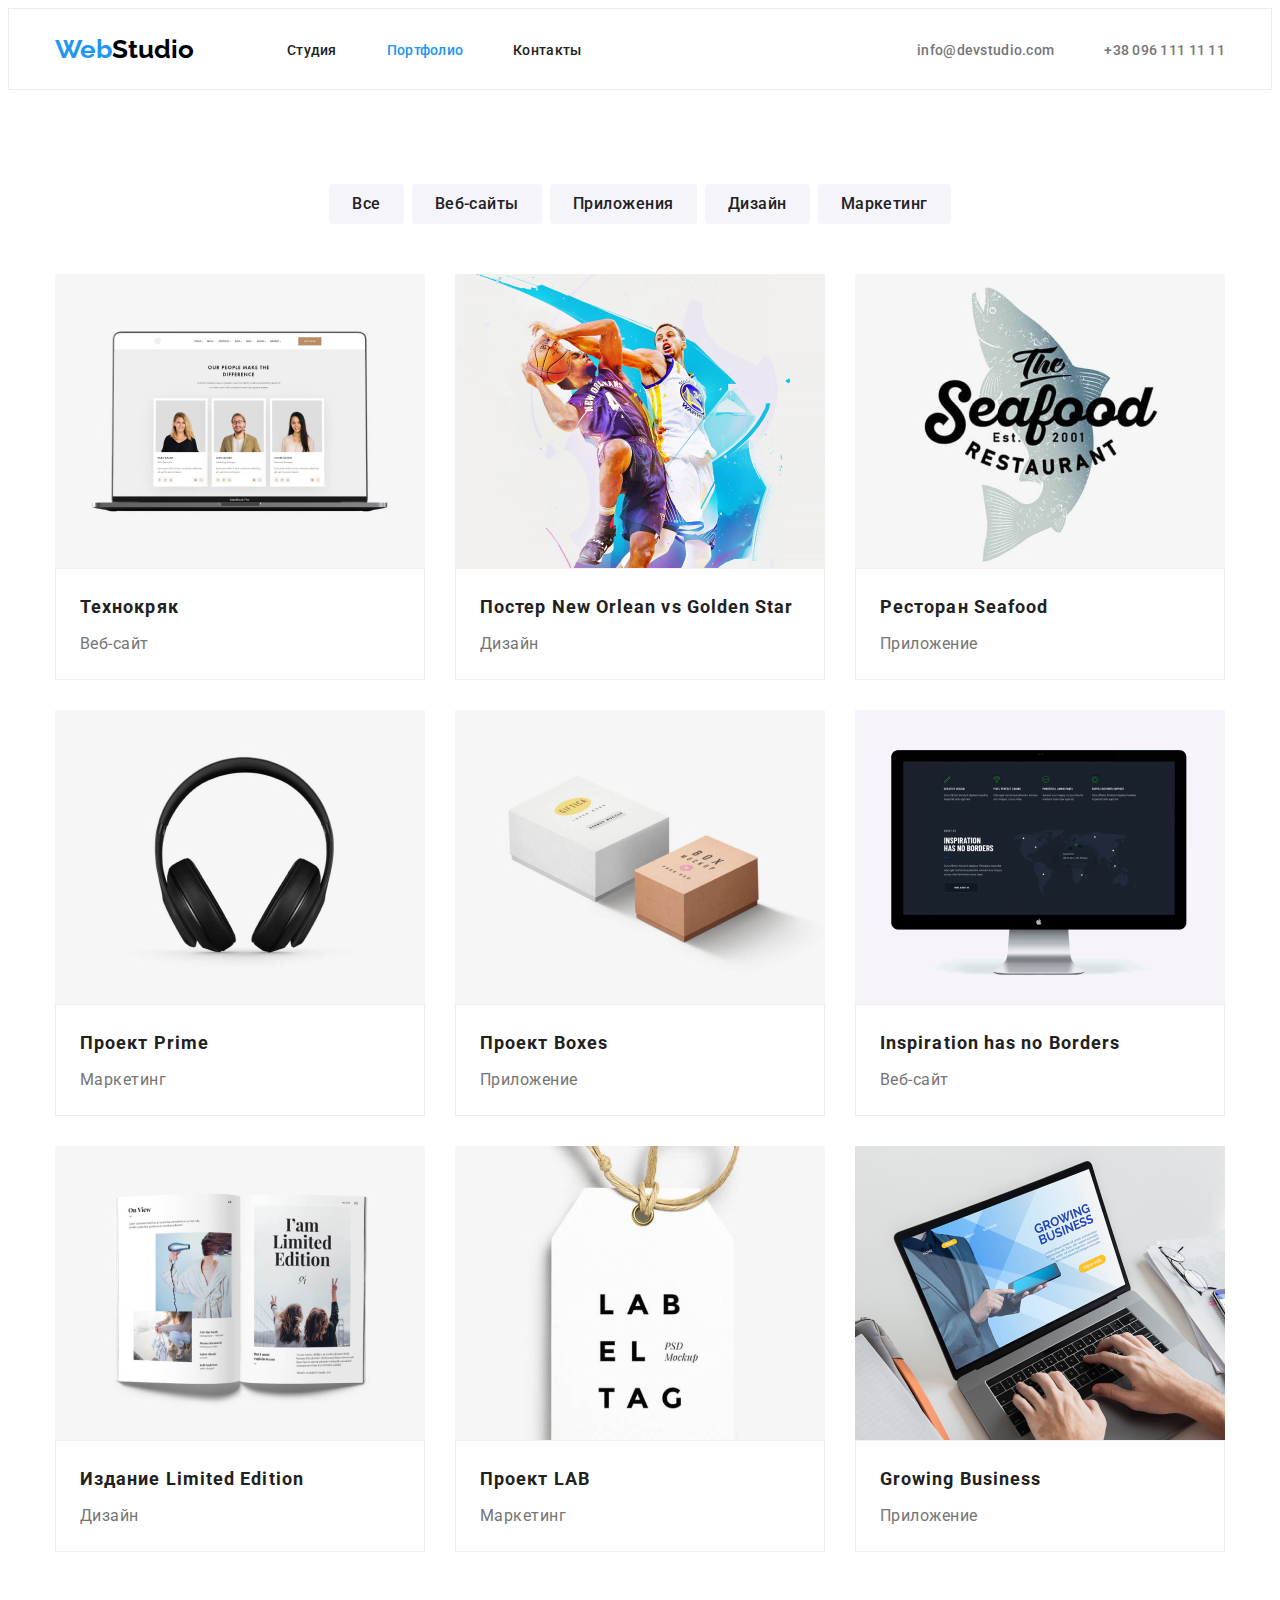
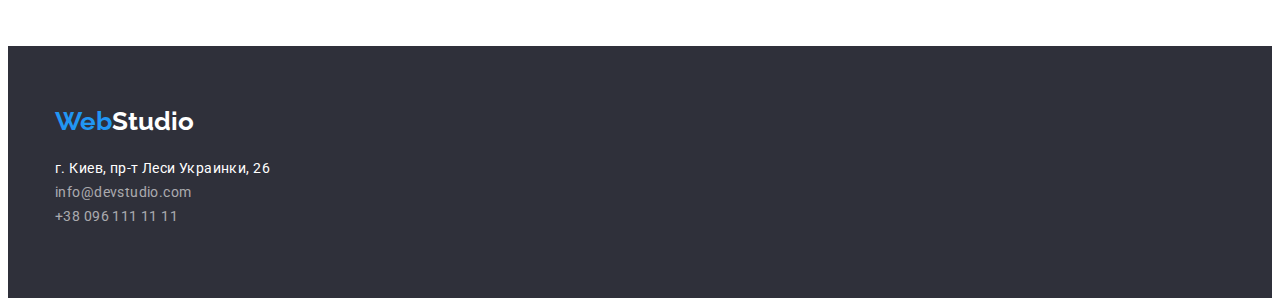
==== commit fb716fd1: "Доделал портфолио" ====
--- a/portfolio.html
+++ b/portfolio.html
@@ -47,18 +47,19 @@
     <section class="portfolio">
         <div class="container">
         <ul class="list-nav-portfolio list">
-           <li><button class="botton-nav-portfolio" type="button">Все</button></li>
-           <li><button class="botton-nav-portfolio" type="button">Веб-сайты</button></li>
-           <li><button class="botton-nav-portfolio" type="button">Приложения</button></li>
-           <li><button class="botton-nav-portfolio" type="button">Дизайн</button></li>
-           <li><button class="botton-nav-portfolio" type="button">Маркетинг</button></li>
+           <li class="nav-potfolio-item"><button class="botton-nav-portfolio" type="button">Все</button></li>
+           <li class="nav-potfolio-item"><button class="botton-nav-portfolio" type="button">Веб-сайты</button></li>
+           <li class="nav-potfolio-item"><button class="botton-nav-portfolio" type="button">Приложения</button></li>
+           <li class="nav-potfolio-item"><button class="botton-nav-portfolio" type="button">Дизайн</button></li>
+           <li class="nav-potfolio-item"><button class="botton-nav-portfolio" type="button">Маркетинг</button></li>
        </ul>
 
        <ul class="list-project-direction list">
            <li class="project-direction-item">
                <a class="link" href="">
-                <div class="box-project">
+                
                <img src="./images/portfolio/img1.jpg" width="370" height="294" alt="Ноутбук с открытым сайтом">
+            <div class="box-project">
                <h2 class="title-project">Технокряк</h2>
                <p class="text-project-direction">Веб-сайт</p>
                </div>
@@ -66,8 +67,8 @@
            </li>
            <li class="project-direction-item">
             <a class="link" href="">
+                    <img src="./images/portfolio/img2.jpg" width="370" height="294" alt="Игроки в баскетбол">
                 <div class="box-project">
-                    <img src="./images/portfolio/img2.jpg" width="370" height="294" alt="Игроки в баскетбол">
                     <h2 class="title-project">Постер New Orlean vs Golden Star</h2>
                     <p class="text-project-direction">Дизайн</p>
                 </div>
@@ -75,16 +76,18 @@
            </li>
            <li class="project-direction-item">
             <a class="link" href="">
-                    <div class="box-project">
+                    
                     <img src="./images/portfolio/img3.jpg" width="370" height="294" alt="Ресторан Seafood">
-                    <h2 class="title-project">Ресторан Seafood</h2>
-                <p class="text-project-direction">Приложение</p>
+                 <div class="box-project">
+                        <h2 class="title-project">Ресторан Seafood</h2>
+                        <p class="text-project-direction">Приложение</p>
+                 </div>
             </a>
            </li>
            <li class="project-direction-item">
             <a class="link" href="">
+                <img src="./images/portfolio/img4.jpg" width="370" height="294" alt="Наушники">
                 <div class="box-project">
-                    <img src="./images/portfolio/img4.jpg" width="370" height="294" alt="Наушники">
                     <h2 class="title-project">Проект Prime</h2>
                     <p class="text-project-direction">Маркетинг</p>
                 </div>
@@ -92,8 +95,8 @@
             </li>
            <li class="project-direction-item">
             <a class="link" href="">
+                    <img src="./images/portfolio/img5.jpg" width="370" height="294" alt="Две коробки">
                 <div class="box-project">
-                    <img src="./images/portfolio/img5.jpg" width="370" height="294" alt="Две коробки">
                     <h2 class="title-project">Проект Boxes</h2>
                     <p class="text-project-direction">Приложение</p>
                 </div>
@@ -101,8 +104,8 @@
            </li>
            <li class="project-direction-item">
             <a class="link" href="">
+                    <img src="./images/portfolio/img6.jpg" width="370" height="294" alt="Монитор">
                 <div class="box-project">
-                    <img src="./images/portfolio/img6.jpg" width="370" height="294" alt="Монитор">
                     <h2 class="title-project">Inspiration has no Borders</h2>
                     <p class="text-project-direction">Веб-сайт</p>
                 </div>
@@ -110,8 +113,8 @@
            </li>
            <li class="project-direction-item">
             <a class="link" href="">
+                    <img src="./images/portfolio/img7.jpg" width="370" height="294" alt="Раскрытая книга">
                 <div class="box-project">
-                    <img src="./images/portfolio/img7.jpg" width="370" height="294" alt="Раскрытая книга">
                     <h2 class="title-project">Издание Limited Edition</h2>
                     <p class="text-project-direction">Дизайн</p>
                 </div>
@@ -119,8 +122,8 @@
            </li>
            <li class="project-direction-item">
             <a class="link" href="">
+                    <img src="./images/portfolio/img8.jpg" width="370" height="294" alt="Проект LAB">
                 <div class="box-project">
-                    <img src="./images/portfolio/img8.jpg" width="370" height="294" alt="Проект LAB">
                     <h2 class="title-project">Проект LAB</h2>
                     <p class="text-project-direction">Маркетинг</p>
                 </div>
@@ -128,8 +131,8 @@
            </li>
            <li class="project-direction-item">
             <a class="link" href="">
+                    <img src="./images/portfolio/img9.jpg" width="370" height="294" alt="Ноутбук">
                 <div class="box-project">
-                    <img src="./images/portfolio/img9.jpg" width="370" height="294" alt="Ноутбук">
                     <h2 class="title-project">Growing Business</h2>
                     <p class="text-project-direction">Приложение</p>
                 </div>
--- a/css/styles.css
+++ b/css/styles.css
@@ -10,6 +10,7 @@
   --color2: #000000;
   --adress-color: rgba(255, 255, 255, 0.6);
   --botton-background-color: #f5f4fa;
+  --footer-background-color: #2f303a;
   --botton-accent-color: #188ce8;
 }
 /* Конец Переменные */
@@ -51,9 +52,9 @@
 
 /* header */
 /* Логотип */
-/* .header {
-  background-color: var(--color1);
-} */
+.header {
+  border: 1px solid #ececec;
+}
 .logo {
   font-family: var(--secondari-font);
   font-weight: 700;
@@ -127,7 +128,7 @@
 
 /* main index.html*/
 .section-hero {
-  background-color: #2f303a;
+  background-color: var(--footer-background-color);
   height: 600px;
 }
 
@@ -229,7 +230,9 @@
 }
 .box-workman {
   width: 270px;
-  height: 368px;
+  padding-top: 30px;
+  padding-bottom: 30px;
+
   background: var(--color1);
   box-shadow: 0px 1px 3px rgba(0, 0, 0, 0.12), 0px 1px 1px rgba(0, 0, 0, 0.14),
     0px 2px 1px rgba(0, 0, 0, 0.2);
@@ -237,7 +240,7 @@
 }
 .img-workman {
   margin-top: 0px;
-  margin-bottom: 30px;
+  margin-bottom: 0px;
 }
 
 .text-workman {
@@ -284,7 +287,7 @@
 
 /* footer */
 .footer {
-  background-color: #2f303a;
+  background-color: var(--footer-background-color);
   height: 252px;
   padding-top: 60px;
 }
@@ -319,13 +322,20 @@
 .portfolio {
   padding-top: 94px;
   padding-bottom: 94px;
+  /* background-color: yellowgreen; */
 }
 
 .list-nav-portfolio {
   display: flex;
   align-items: center;
   justify-content: center;
-}
+  margin-bottom: 50px;
+}
+
+.list-nav-portfolio .nav-potfolio-item:not(:first-child) {
+  margin-left: 8px;
+}
+
 .title-project {
   margin-top: 0px;
   margin-bottom: 4px;
@@ -336,14 +346,25 @@
   letter-spacing: 0.06em;
   color: var(--title-color);
 }
-
+.link-direction-item {
+  display: block;
+}
 .list-project-direction {
   display: flex;
-  max-width: 1200px;
   flex-wrap: wrap;
   align-items: center;
   justify-content: center;
-}
+  margin-left: -30px;
+  margin-top: -30px;
+}
+
+.project-direction-item {
+  display: block;
+  margin-left: 30px;
+  margin-top: 30px;
+  width: 370px;
+}
+
 .text-project-direction {
   margin-top: 0px;
   margin-bottom: 0px;
@@ -354,10 +375,13 @@
 }
 .box-project {
   width: 370px;
-  height: 404px;
-  background: #ffffff;
+  background: var(--color1);
   border: 1px solid #eeeeee;
   box-sizing: border-box;
+  padding-left: 24px;
+  padding-right: 24px;
+  padding-bottom: 20px;
+  padding-top: 20px;
 }
 /* Кнопки portfolio*/
 .botton-nav-portfolio {
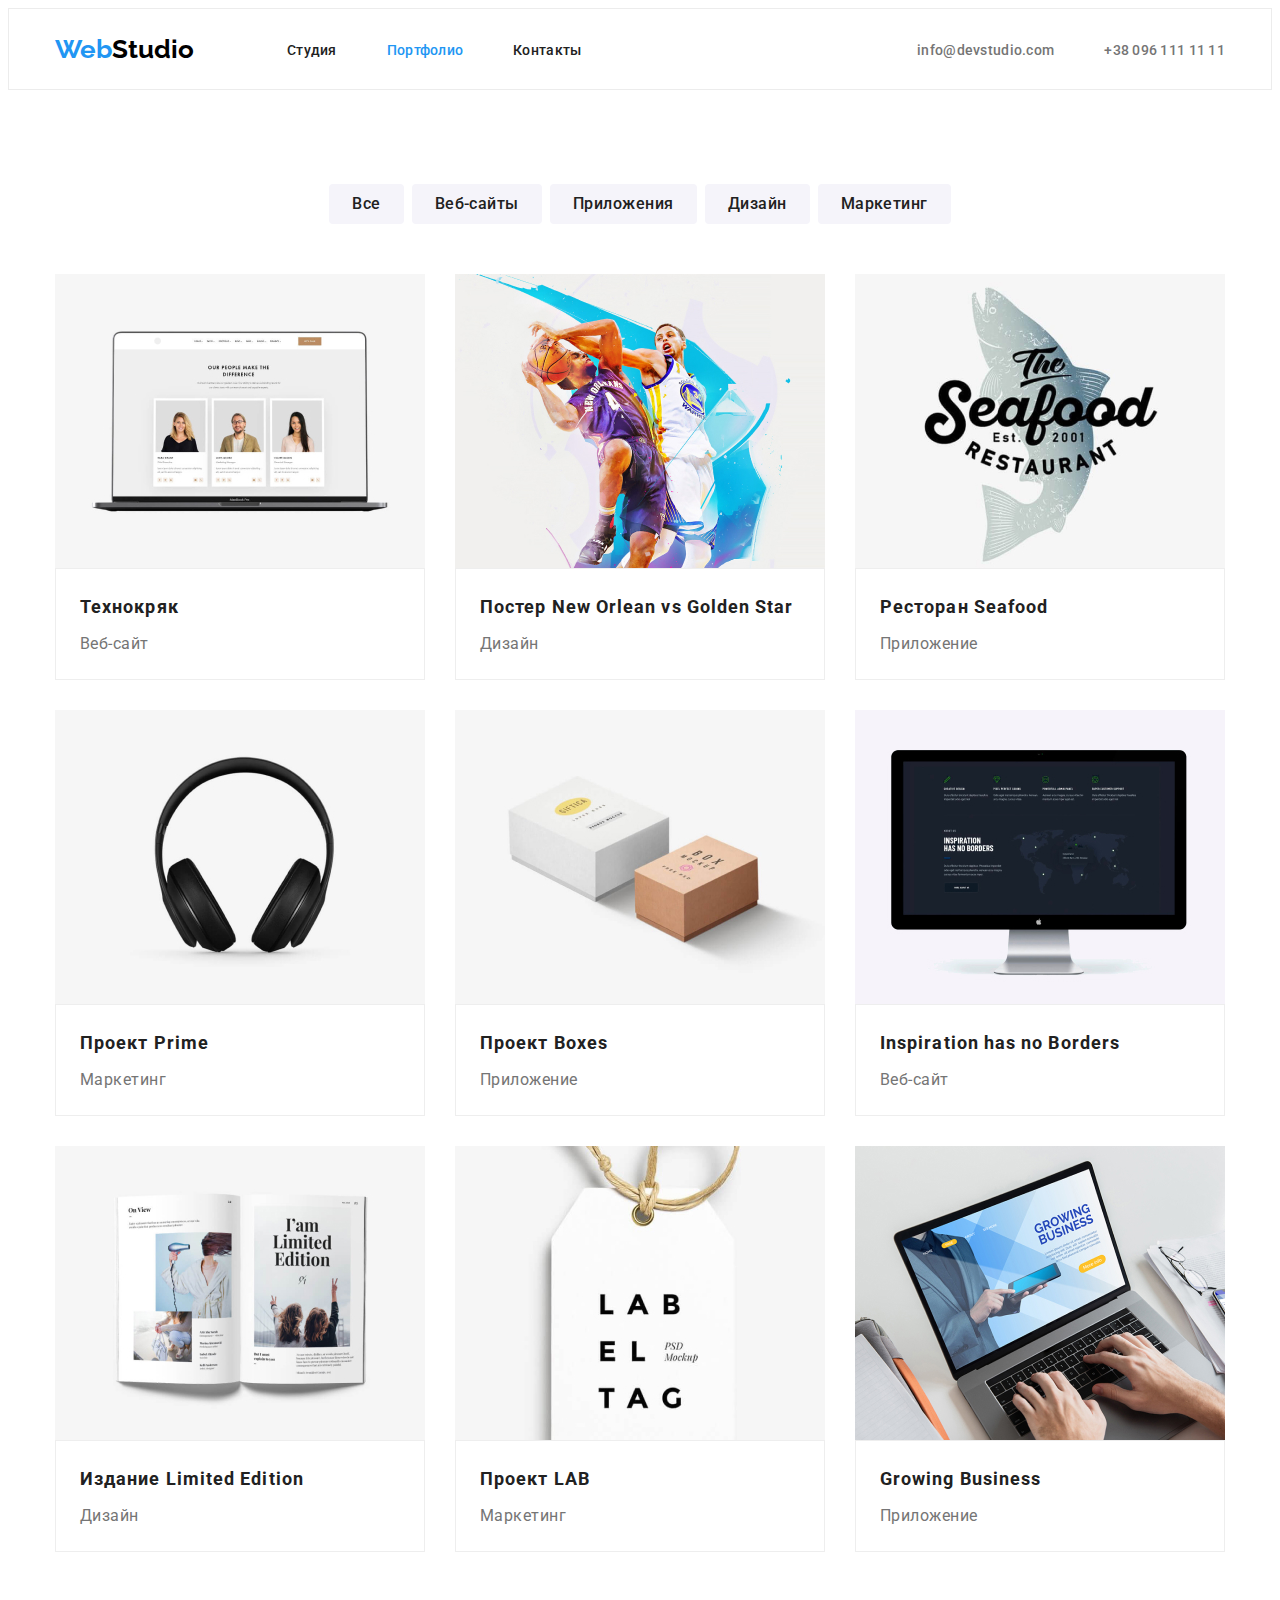
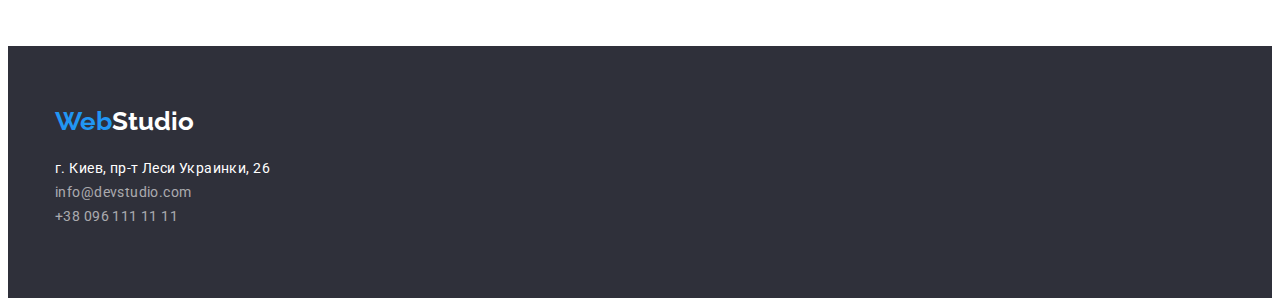
==== commit 5f4d3dbf: "Доработал портфолио" ====
--- a/portfolio.html
+++ b/portfolio.html
@@ -58,7 +58,7 @@
            <li class="project-direction-item">
                <a class="link" href="">
                 
-               <img src="./images/portfolio/img1.jpg" width="370" height="294" alt="Ноутбук с открытым сайтом">
+               <img src="./images/portfolio/img1.jpg" alt="Ноутбук с открытым сайтом">
             <div class="box-project">
                <h2 class="title-project">Технокряк</h2>
                <p class="text-project-direction">Веб-сайт</p>
@@ -67,7 +67,7 @@
            </li>
            <li class="project-direction-item">
             <a class="link" href="">
-                    <img src="./images/portfolio/img2.jpg" width="370" height="294" alt="Игроки в баскетбол">
+                    <img src="./images/portfolio/img2.jpg" alt="Игроки в баскетбол">
                 <div class="box-project">
                     <h2 class="title-project">Постер New Orlean vs Golden Star</h2>
                     <p class="text-project-direction">Дизайн</p>
@@ -77,7 +77,7 @@
            <li class="project-direction-item">
             <a class="link" href="">
                     
-                    <img src="./images/portfolio/img3.jpg" width="370" height="294" alt="Ресторан Seafood">
+                    <img src="./images/portfolio/img3.jpg"  alt="Ресторан Seafood">
                  <div class="box-project">
                         <h2 class="title-project">Ресторан Seafood</h2>
                         <p class="text-project-direction">Приложение</p>
@@ -86,7 +86,7 @@
            </li>
            <li class="project-direction-item">
             <a class="link" href="">
-                <img src="./images/portfolio/img4.jpg" width="370" height="294" alt="Наушники">
+                <img src="./images/portfolio/img4.jpg" alt="Наушники">
                 <div class="box-project">
                     <h2 class="title-project">Проект Prime</h2>
                     <p class="text-project-direction">Маркетинг</p>
@@ -95,7 +95,7 @@
             </li>
            <li class="project-direction-item">
             <a class="link" href="">
-                    <img src="./images/portfolio/img5.jpg" width="370" height="294" alt="Две коробки">
+                    <img src="./images/portfolio/img5.jpg"  alt="Две коробки">
                 <div class="box-project">
                     <h2 class="title-project">Проект Boxes</h2>
                     <p class="text-project-direction">Приложение</p>
@@ -104,7 +104,7 @@
            </li>
            <li class="project-direction-item">
             <a class="link" href="">
-                    <img src="./images/portfolio/img6.jpg" width="370" height="294" alt="Монитор">
+                    <img src="./images/portfolio/img6.jpg"  alt="Монитор">
                 <div class="box-project">
                     <h2 class="title-project">Inspiration has no Borders</h2>
                     <p class="text-project-direction">Веб-сайт</p>
@@ -113,7 +113,7 @@
            </li>
            <li class="project-direction-item">
             <a class="link" href="">
-                    <img src="./images/portfolio/img7.jpg" width="370" height="294" alt="Раскрытая книга">
+                    <img src="./images/portfolio/img7.jpg"  alt="Раскрытая книга">
                 <div class="box-project">
                     <h2 class="title-project">Издание Limited Edition</h2>
                     <p class="text-project-direction">Дизайн</p>
@@ -122,7 +122,7 @@
            </li>
            <li class="project-direction-item">
             <a class="link" href="">
-                    <img src="./images/portfolio/img8.jpg" width="370" height="294" alt="Проект LAB">
+                    <img src="./images/portfolio/img8.jpg"  alt="Проект LAB">
                 <div class="box-project">
                     <h2 class="title-project">Проект LAB</h2>
                     <p class="text-project-direction">Маркетинг</p>
@@ -131,7 +131,7 @@
            </li>
            <li class="project-direction-item">
             <a class="link" href="">
-                    <img src="./images/portfolio/img9.jpg" width="370" height="294" alt="Ноутбук">
+                    <img src="./images/portfolio/img9.jpg"  alt="Ноутбук">
                 <div class="box-project">
                     <h2 class="title-project">Growing Business</h2>
                     <p class="text-project-direction">Приложение</p>
--- a/css/styles.css
+++ b/css/styles.css
@@ -36,6 +36,7 @@
 }
 img {
   display: block;
+  max-width: 100%;
 }
 /* Конец базовый сброс */
 
@@ -352,17 +353,15 @@
 .list-project-direction {
   display: flex;
   flex-wrap: wrap;
-  align-items: center;
-  justify-content: center;
+  list-style-type: none;
   margin-left: -30px;
   margin-top: -30px;
 }
 
 .project-direction-item {
-  display: block;
+  width: calc((100% - 90px) / 3);
   margin-left: 30px;
   margin-top: 30px;
-  width: 370px;
 }
 
 .text-project-direction {
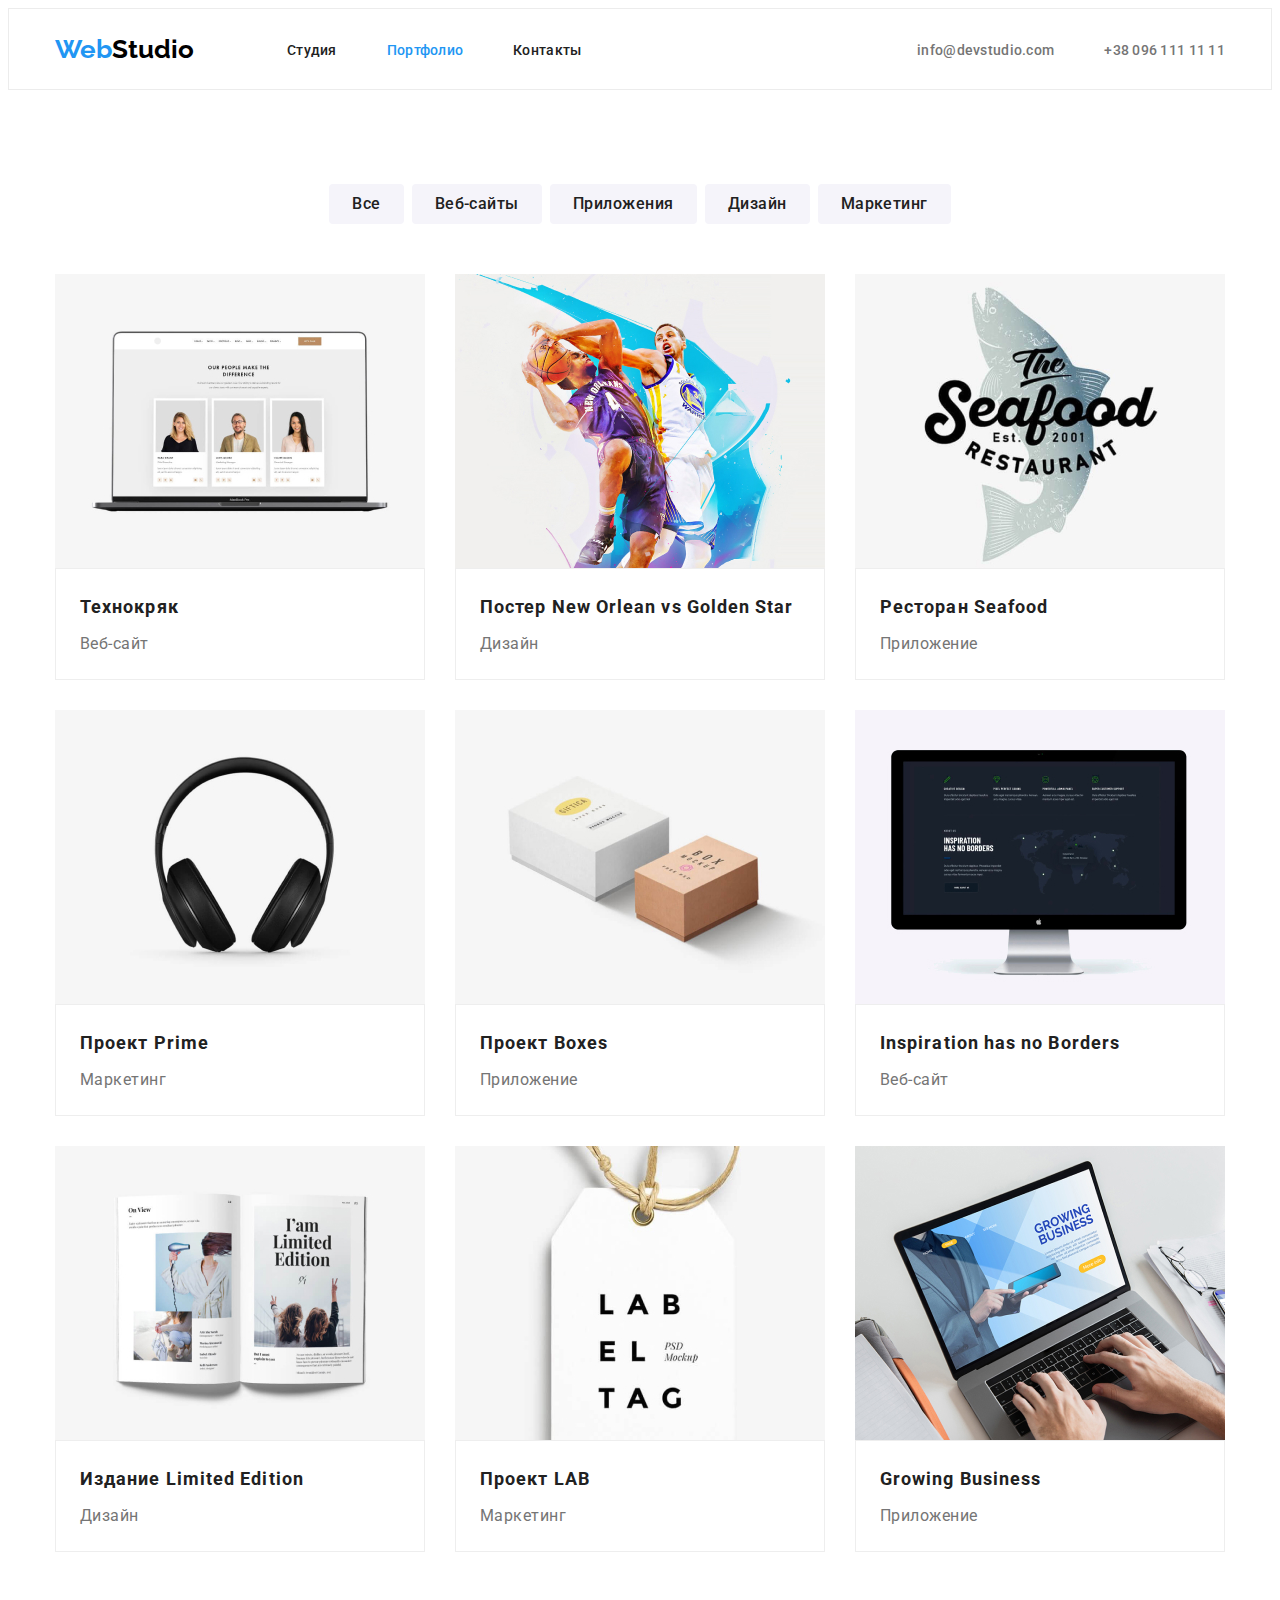
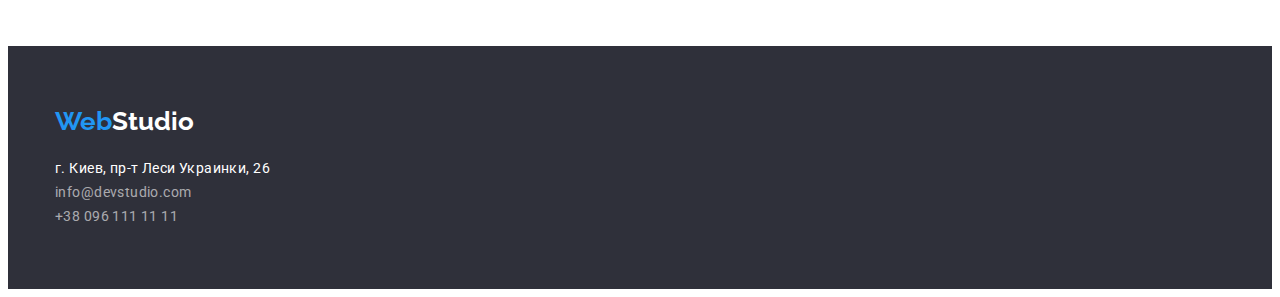
==== commit 2566fbfb: "Доработка нижний логотип" ====
--- a/portfolio.html
+++ b/portfolio.html
@@ -145,7 +145,7 @@
 
 <footer class="footer">
     <div class="container">
-        <a class="link logo" href="./index.html" lang="en">
+        <a class="link logo logo-footer" href="./index.html" lang="en">
             Web<Span class="logo-studio-footer">Studio</Span>
         </a>
         <address class="address-footer">
--- a/css/styles.css
+++ b/css/styles.css
@@ -129,14 +129,14 @@
 
 /* main index.html*/
 .section-hero {
+  padding-top: 200px;
+  padding-bottom: 200px;
   background-color: var(--footer-background-color);
-  height: 600px;
 }
 
 .title-hero {
   margin-top: 0px;
   margin-bottom: 30px;
-  padding-top: 200px;
 
   font-weight: 900;
   font-size: 44px;
@@ -289,15 +289,15 @@
 /* footer */
 .footer {
   background-color: var(--footer-background-color);
-  height: 252px;
   padding-top: 60px;
-}
-.address-footer-list {
-  margin-top: 20px;
-}
+  padding-bottom: 60px;
+}
+.logo-footer {
+  display: block;
+  margin-bottom: 20px;
+}
+
 .address-footer-link {
-  margin-top: 9px;
-
   font-size: 14px;
   line-height: 1.71;
   letter-spacing: 0.03em;
